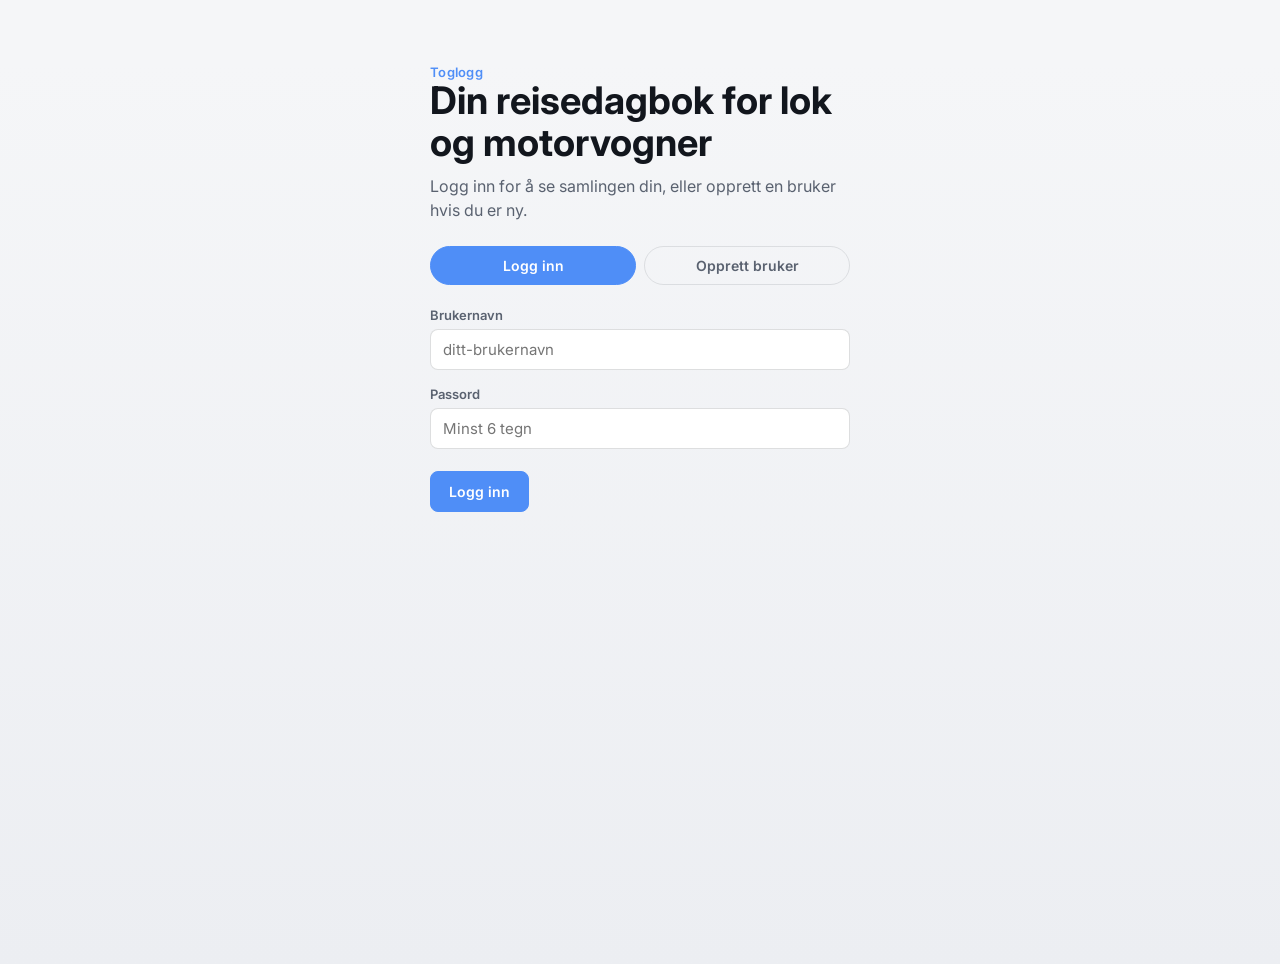
==== public/index.html @ e6a4eb5a "Add files via upload" ====
<!DOCTYPE html>
<html lang="no">
<head>
<meta charset="UTF-8">
<meta name="viewport" content="width=device-width, initial-scale=1.0">
<title>Toglogg</title>
<link rel="preconnect" href="https://fonts.googleapis.com">
<link rel="preconnect" href="https://fonts.gstatic.com" crossorigin>
<link href="https://fonts.googleapis.com/css2?family=Inter:wght@400;500;600;700&display=swap" rel="stylesheet">
<style>
:root {
  --bg: #0b0e13;
  --bg-2: #12161d;
  --panel: #12161d;
  --panel-2: #171c25;
  --ink: #eef1f5;
  --ink-soft: #8b93a1;
  --line: rgba(238,241,245,0.09);
  --line-soft: rgba(238,241,245,0.12);
  --lok: #4f8ef7;
  --lok-ink: #cfe0ff;
  --lok-bg: rgba(79,142,247,0.16);
  --motorvogn: #33c1a3;
  --motorvogn-ink: #bdf3e6;
  --motorvogn-bg: rgba(51,193,163,0.16);
  --cream: #eef1f5;
  --shadow: 0 10px 30px rgba(0,0,0,0.4);
  --radius: 10px;
  --font-display: 'Inter', sans-serif;
  --font-body: 'Inter', sans-serif;
}
:root:not([data-theme="light"]) { color-scheme: dark; }
@media (prefers-color-scheme: light) {
  :root:not([data-theme="dark"]) {
    --bg: #f5f6f8;
    --bg-2: #eceef2;
    --panel: #ffffff;
    --panel-2: #ffffff;
    --ink: #12161d;
    --ink-soft: #5a6270;
    --line: rgba(18,22,29,0.1);
    --line-soft: rgba(18,22,29,0.14);
    --lok-bg: #e4edfe;
    --lok-ink: #1e4faa;
    --motorvogn-bg: #ddf6ef;
    --motorvogn-ink: #157a63;
    --cream: #12161d;
    --shadow: 0 10px 24px rgba(18,22,29,0.08);
  }
}
* { box-sizing: border-box; }
html, body {
  margin: 0;
  padding: 0;
  background: var(--bg);
  color: var(--cream);
  font-family: var(--font-body);
  -webkit-font-smoothing: antialiased;
}
body { min-height: 100vh; background: linear-gradient(180deg, var(--bg) 0%, var(--bg-2) 100%); }
.wrap { max-width: 1080px; margin: 0 auto; padding: 0 20px 80px; }

.auth-box { max-width: 420px; margin: 64px auto; }
.auth-h1 {
  font-family: var(--font-display);
  font-size: clamp(28px, 5vw, 38px);
  font-weight: 700;
  margin: 0 0 10px;
  line-height: 1.1;
}
.auth-tabs { display: flex; gap: 8px; margin: 20px 0 22px; }
.auth-tab {
  flex: 1;
  font-family: var(--font-body);
  font-weight: 600;
  font-size: 14px;
  background: transparent;
  color: var(--ink-soft);
  border: 1px solid var(--line);
  padding: 10px;
  border-radius: 999px;
  cursor: pointer;
}
.auth-tab.active { background: var(--lok); color: #fff; border-color: var(--lok); }

header.hero { padding: 48px 0 28px; border-bottom: 1px solid var(--line); margin-bottom: 28px; }
.hero-top { display: flex; justify-content: space-between; align-items: center; margin-bottom: 18px; }
.board-label { font-family: var(--font-display); font-size: 13px; letter-spacing: 0.02em; color: var(--lok); margin: 0; font-weight: 600; }
h1 { font-family: var(--font-display); font-size: clamp(32px, 5vw, 48px); font-weight: 700; margin: 0 0 10px; line-height: 1.05; color: var(--cream); }
.sub { font-size: 16px; color: var(--ink-soft); max-width: 520px; line-height: 1.5; margin: 0 0 24px; }
.hero-row { display: flex; justify-content: space-between; align-items: flex-end; flex-wrap: wrap; gap: 20px; }
.stats { display: flex; gap: 28px; }
.stat { display: flex; flex-direction: column; }
.stat .n { font-family: var(--font-display); font-size: 30px; font-weight: 700; color: var(--cream); line-height: 1; }
.stat .l { font-size: 12px; color: var(--ink-soft); margin-top: 4px; }

button.primary {
  font-family: var(--font-body); font-weight: 600; font-size: 15px;
  background: var(--lok); color: #fff; border: none; padding: 13px 22px;
  border-radius: var(--radius); cursor: pointer; transition: transform 0.12s ease, background 0.15s ease;
}
button.primary:hover { background: #3f7bdc; }
button.primary:active { transform: scale(0.97); }

.filters { display: flex; flex-wrap: wrap; gap: 10px; align-items: center; margin-bottom: 28px; }
.tab {
  font-family: var(--font-display); font-size: 14px; letter-spacing: 0.01em;
  background: transparent; color: var(--ink-soft); border: 1px solid var(--line);
  padding: 9px 16px; border-radius: 999px; cursor: pointer; transition: all 0.15s ease;
}
.tab.active { background: var(--lok); color: #fff; border-color: var(--lok); }
.tab:hover:not(.active) { border-color: var(--line-soft); color: var(--cream); }

select#typeFilter, select#statusFilter {
  font-family: var(--font-body); font-size: 14px; background: transparent; color: var(--cream);
  border: 1px solid var(--line); padding: 9px 14px; border-radius: 999px; cursor: pointer;
}
select#typeFilter option, select#statusFilter option { color: var(--ink); }

.grid { display: grid; grid-template-columns: repeat(auto-fill, minmax(230px, 1fr)); gap: 18px; }
.card {
  background: var(--panel-2); border-radius: 12px; overflow: hidden; box-shadow: var(--shadow);
  cursor: pointer; display: flex; flex-direction: column; transition: transform 0.15s ease;
}
.card:hover { transform: translateY(-3px); }
.card .thumb { width: 100%; aspect-ratio: 4 / 3; background: #0e1a22; overflow: hidden; }
.card .thumb img { width: 100%; height: 100%; object-fit: cover; display: block; }
.card .info { padding: 12px 14px 14px; }
.badge {
  display: inline-block; font-family: var(--font-display); font-size: 11px; font-weight: 500;
  letter-spacing: 0.04em; padding: 3px 9px; border-radius: 999px; margin-right: 6px;
}
.badge.lok { background: var(--lok-bg); color: var(--lok-ink); }
.badge.motorvogn { background: var(--motorvogn-bg); color: var(--motorvogn-ink); }
.card .tittel { font-weight: 600; color: var(--ink); font-size: 15px; margin: 8px 0 3px; }
.card .meta { font-size: 12.5px; color: var(--ink-soft); }

.empty { text-align: center; padding: 70px 20px; border: 1px dashed var(--line); border-radius: 14px; color: var(--ink-soft); }
.empty h3 { font-family: var(--font-display); color: var(--cream); font-size: 22px; margin: 0 0 8px; font-weight: 600; }

.overlay {
  position: fixed; inset: 0; background: rgba(10,15,19,0.72); display: none;
  align-items: center; justify-content: center; padding: 24px; z-index: 50;
}
.overlay.show { display: flex; }
.modal {
  background: var(--panel); color: var(--ink); width: 100%; max-width: 460px; max-height: 88vh;
  overflow-y: auto; border-radius: 14px; padding: 26px 26px 22px; position: relative;
}
.modal.wide { max-width: 640px; }
.modal h2 { font-family: var(--font-display); font-size: 24px; font-weight: 700; margin: 0 0 18px; color: var(--ink); }
.close-x {
  position: absolute; top: 16px; right: 16px; background: none; border: none;
  font-size: 22px; line-height: 1; color: var(--ink-soft); cursor: pointer; padding: 4px;
}
label { display: block; font-size: 13px; font-weight: 600; color: var(--ink-soft); margin: 16px 0 6px; }
label:first-of-type { margin-top: 0; }
input[type="text"], input[type="date"], input[type="password"], select, textarea {
  width: 100%; font-family: var(--font-body); font-size: 15px; padding: 10px 12px;
  border-radius: 8px; border: 1px solid var(--line-soft); background: var(--panel-2); color: var(--ink);
}
textarea { resize: vertical; min-height: 60px; }
input[type="file"] {
  width: 100%; font-size: 13px; padding: 10px; border: 1px dashed var(--line-soft);
  border-radius: 8px; background: var(--panel-2);
}
.preview { margin-top: 10px; width: 100%; max-height: 180px; object-fit: cover; border-radius: 8px; display: none; }
.cat-choice { display: flex; gap: 10px; }
.cat-btn {
  flex: 1; padding: 12px; border-radius: 8px; border: 1.5px solid var(--line-soft);
  background: var(--panel-2); color: var(--ink); font-family: var(--font-display); font-size: 14px;
  cursor: pointer; text-align: center;
}
.cat-btn.sel.lok { border-color: var(--lok); background: var(--lok-bg); color: var(--lok-ink); }
.cat-btn.sel.motorvogn { border-color: var(--motorvogn); background: var(--motorvogn-bg); color: var(--motorvogn-ink); }

.form-error { color: #e2504f; font-size: 13px; margin-top: 6px; display: none; }

.modal-actions { display: flex; gap: 10px; margin-top: 22px; }
.btn {
  font-family: var(--font-body); font-weight: 600; font-size: 14px; padding: 11px 18px;
  border-radius: 8px; border: 1px solid var(--line-soft); background: var(--panel-2);
  color: var(--ink); cursor: pointer;
}
.btn.save { background: var(--lok); border-color: var(--lok); color: #fff; }
.btn.danger { background: transparent; color: #e2504f; border-color: #e2504f; }

.view-img { width: 100%; max-height: 60vh; object-fit: contain; border-radius: 10px; background: #0e1a22; }
.view-info { margin-top: 16px; }
.view-title { font-family: var(--font-display); font-size: 22px; font-weight: 700; margin: 10px 0 4px; }
.view-meta { font-size: 14px; color: var(--ink-soft); line-height: 1.6; }
.view-note { margin-top: 10px; font-size: 14.5px; line-height: 1.5; }


/* ---------- Visningsbytte Bilder / Typer ---------- */
.view-switch {
  display: inline-flex; gap: 4px; padding: 4px; margin-bottom: 22px;
  border: 1px solid var(--line); border-radius: 999px; background: var(--panel);
}
.view-btn {
  font-family: var(--font-body); font-weight: 600; font-size: 14px;
  background: transparent; color: var(--ink-soft); border: none;
  padding: 8px 18px; border-radius: 999px; cursor: pointer; transition: all 0.15s ease;
}
.view-btn.active { background: var(--lok); color: #fff; }
.view-btn:hover:not(.active) { color: var(--cream); }

/* ---------- Bilder uten foto ---------- */
.thumb.thumb-empty {
  display: flex; align-items: center; justify-content: center;
  background: repeating-linear-gradient(135deg, var(--panel) 0 10px, var(--panel-2) 10px 20px);
  color: var(--ink-soft); font-size: 12.5px;
}
.view-img.placeholder {
  display: flex; align-items: center; justify-content: center; min-height: 180px;
  color: var(--ink-soft); font-size: 14px;
  background: repeating-linear-gradient(135deg, var(--panel) 0 12px, var(--panel-2) 12px 24px);
  border: 1px dashed var(--line-soft);
}

/* ---------- Typeoversikt ---------- */
.type-seksjon { margin-bottom: 32px; }
.type-seksjon-tittel {
  font-family: var(--font-display); font-size: 18px; font-weight: 700;
  margin: 0 0 12px; color: var(--cream);
}
.type-chips { display: grid; grid-template-columns: repeat(auto-fill, minmax(140px, 1fr)); gap: 10px; }
.type-chip {
  display: flex; flex-direction: column; align-items: flex-start; gap: 4px; text-align: left;
  padding: 12px 14px; border-radius: 10px; cursor: pointer;
  background: var(--panel); border: 1px solid var(--line); color: var(--ink);
  font-family: var(--font-body); transition: border-color 0.15s ease, transform 0.12s ease;
}
.type-chip:hover { border-color: var(--line-soft); transform: translateY(-2px); }
.type-chip-navn { font-weight: 700; font-size: 15px; }
.type-chip-antall { font-size: 12px; color: var(--ink-soft); }
.type-seksjon.lok .type-chip.harsett { border-color: var(--lok); background: var(--lok-bg); }
.type-seksjon.motorvogn .type-chip.harsett { border-color: var(--motorvogn); background: var(--motorvogn-bg); }
.type-chip.harsett .type-chip-antall { color: var(--ink); font-weight: 600; }

/* ---------- Typedetalj (sjekkliste) ---------- */
.type-detalj-topp { display: flex; justify-content: space-between; align-items: center; gap: 10px; flex-wrap: wrap; margin-bottom: 18px; }
.type-detalj-tittel { font-family: var(--font-display); font-size: 26px; font-weight: 700; margin: 0 0 14px; color: var(--cream); }
.hurtig-sett { display: flex; flex-wrap: wrap; gap: 8px; margin-bottom: 8px; align-items: stretch; }
.fil-knapp { display: inline-flex; align-items: center; gap: 6px; max-width: 220px; overflow: hidden; white-space: nowrap; text-overflow: ellipsis; }
.hurtig-sett input { flex: 1; max-width: 260px; }
.hurtig-sett .form-error { margin: 0 0 14px; }
.enhets-liste { display: flex; flex-direction: column; gap: 8px; margin-top: 14px; }
.enhets-rad {
  display: flex; align-items: center; gap: 14px; padding: 8px 14px 8px 8px;
  background: var(--panel); border: 1px solid var(--line); border-radius: 10px; cursor: pointer;
  transition: border-color 0.15s ease;
}
.enhets-rad:hover { border-color: var(--line-soft); }
.thumb.thumb-liten {
  width: 64px; height: 48px; flex-shrink: 0; border-radius: 6px; overflow: hidden; background: #0e1a22;
}
.thumb.thumb-liten img { width: 100%; height: 100%; object-fit: cover; display: block; }
.thumb.thumb-liten.thumb-empty { font-size: 10px; text-align: center; }
.enhets-midt { flex: 1; min-width: 0; }
.enhets-kode { font-weight: 700; font-size: 16px; color: var(--ink); }
.enhets-under { font-size: 12.5px; color: var(--ink-soft); white-space: nowrap; overflow: hidden; text-overflow: ellipsis; }
.enhets-sett {
  font-size: 12px; font-weight: 600; padding: 4px 10px; border-radius: 999px;
  background: var(--motorvogn-bg); color: var(--motorvogn-ink);
}


/* ---------- Status ---------- */
:root {
  --venter: #e0a43a; --venter-bg: rgba(224,164,58,0.16); --venter-ink: #f5d9a6;
  --avvist: #e2504f; --avvist-bg: rgba(226,80,79,0.15); --avvist-ink: #f6b9b8;
}
@media (prefers-color-scheme: light) {
  :root:not([data-theme="dark"]) {
    --venter-bg: #fbefd9; --venter-ink: #8a5a0b;
    --avvist-bg: #fbe1e1; --avvist-ink: #a32424;
  }
}
.status {
  display: inline-block; font-size: 11px; font-weight: 600; padding: 3px 9px; border-radius: 999px;
  white-space: nowrap; vertical-align: middle;
}
.status.st-godkjent { background: var(--motorvogn-bg); color: var(--motorvogn-ink); }
.status.st-venter { background: var(--venter-bg); color: var(--venter-ink); }
.status.st-avvist { background: var(--avvist-bg); color: var(--avvist-ink); }
.status.st-mangler { background: transparent; color: var(--ink-soft); border: 1px dashed var(--line-soft); }
.avvist-boks {
  display: none; margin-top: 12px; padding: 10px 12px; border-radius: 8px; font-size: 13.5px; line-height: 1.45;
  background: var(--panel-2); border: 1px solid var(--line-soft); color: var(--ink);
}
.tab-teller { font-weight: 700; }

/* ---------- Godkjenning ---------- */
.kontroll-kort {
  display: grid; grid-template-columns: minmax(0, 1.3fr) minmax(0, 1fr); gap: 18px;
  background: var(--panel); border: 1px solid var(--line); border-radius: 12px; padding: 14px; margin-bottom: 16px;
}
.kontroll-bilde { display: block; border-radius: 8px; overflow: hidden; background: #0e1a22; }
.kontroll-bilde img { width: 100%; max-height: 420px; object-fit: contain; display: block; }
.kontroll-info { color: var(--ink); display: flex; flex-direction: column; gap: 8px; }
.kontroll-kode { font-size: 24px; font-weight: 700; }
.kontroll-meta { font-size: 13.5px; color: var(--ink-soft); }
.kontroll-notat { font-size: 14px; line-height: 1.45; }
.kontroll-info .modal-actions { margin-top: 4px; }
@media (max-width: 700px) { .kontroll-kort { grid-template-columns: 1fr; } }

@media (max-width: 480px) {
  header.hero { padding: 32px 0 22px; }
  .stats { gap: 18px; }
  .auth-box { margin: 32px auto; }
}

</style>
</head>
<body>

<div class="wrap" id="authScreen" style="display:none;">
  <div class="auth-box">
    <p class="board-label">Toglogg</p>
    <h1 class="auth-h1">Din reisedagbok for lok og motorvogner</h1>
    <p class="sub">Logg inn for å se samlingen din, eller opprett en bruker hvis du er ny.</p>

    <div class="auth-tabs">
      <button class="auth-tab active" data-mode="login">Logg inn</button>
      <button class="auth-tab" data-mode="register">Opprett bruker</button>
    </div>

    <form id="authForm">
      <label for="usernameInput">Brukernavn</label>
      <input type="text" id="usernameInput" autocomplete="username" placeholder="ditt-brukernavn">

      <label for="passwordInput">Passord</label>
      <input type="password" id="passwordInput" autocomplete="current-password" placeholder="Minst 6 tegn">

      <div class="form-error" id="authError"></div>

      <div class="modal-actions">
        <button type="submit" class="btn save" id="authSubmit">Logg inn</button>
      </div>
    </form>
  </div>
</div>

<div class="wrap" id="appScreen" style="display:none;">

  <header class="hero">
    <div class="hero-top">
      <p class="board-label">Toglogg</p>
      <button class="btn" id="logoutBtn">Logg ut (<span id="whoami"></span>)</button>
    </div>
    <h1>Hver reise du tar. Et helt liv på skinner.</h1>
    <p class="sub">Last opp bilde av hvert lok og hver motorvogn du ser. Når bildet er kontrollert og godkjent, er den krysset av som sett.</p>
    <div class="hero-row">
      <div class="stats">
        <div class="stat"><span class="n" id="statTotal">0</span><span class="l">sett (godkjent)</span></div>
        <div class="stat"><span class="n" id="statLok">0</span><span class="l">lok</span></div>
        <div class="stat"><span class="n" id="statMotorvogn">0</span><span class="l">motorvogner</span></div>
        <div class="stat"><span class="n" id="statVenter">0</span><span class="l">venter kontroll</span></div>
      </div>
      <button class="primary" id="addBtn">Legg til</button>
    </div>
  </header>

  <div class="view-switch">
    <button class="view-btn active" data-view="bilder">Bilder</button>
    <button class="view-btn" data-view="typer">Typer</button>
    <button class="view-btn" data-view="admin" id="adminTab" style="display:none;">Godkjenning <span class="tab-teller" id="adminTeller"></span></button>
  </div>

  <div id="bilderArea">
    <div class="filters">
      <button class="tab active" data-kat="alle">Alle</button>
      <button class="tab" data-kat="Lok">Lok</button>
      <button class="tab" data-kat="Motorvogn">Motorvogn</button>
      <select id="typeFilter">
        <option value="alle">Alle typer</option>
      </select>
      <select id="statusFilter">
        <option value="alle">Alle statuser</option>
        <option value="godkjent">Sett (godkjent)</option>
        <option value="venter">Venter kontroll</option>
        <option value="avvist">Avvist</option>
        <option value="uten_bilde">Mangler bilde</option>
      </select>
    </div>

    <div id="gridArea"></div>
  </div>

  <div id="typerArea" style="display:none;"></div>
  <div id="adminArea" style="display:none;"></div>
</div>

<div class="overlay" id="addOverlay">
  <div class="modal">
    <button class="close-x" id="closeAdd" aria-label="Lukk">×</button>
    <h2>Legg til lok / motorvogn</h2>
    <form id="addForm">
      <label for="fileInput">Bilde (sendes til kontroll – kan også legges til senere)</label>
      <input type="file" id="fileInput" accept="image/*">
      <img class="preview" id="previewImg" alt="">

      <label>Kategori</label>
      <div class="cat-choice">
        <button type="button" class="cat-btn lok" data-kat="Lok">Lok</button>
        <button type="button" class="cat-btn motorvogn" data-kat="Motorvogn">Motorvogn</button>
      </div>

      <label for="typeInput">Type</label>
      <input type="text" id="typeInput" list="typeSuggestions" placeholder="F.eks. El 18">
      <datalist id="typeSuggestions"></datalist>

      <label for="kodeInput">Kode (lok- eller vognnummer)</label>
      <input type="text" id="kodeInput" placeholder="F.eks. 72-06">

      <label for="tittelInput">Tittel (valgfritt hvis du har fylt inn kode)</label>
      <input type="text" id="tittelInput" placeholder="F.eks. NSB El 18 ved Oslo S">
      <div class="form-error" id="tittelError">Skriv inn enten en tittel eller en kode.</div>

      <label for="stedInput">Sted (valgfritt)</label>
      <input type="text" id="stedInput" placeholder="F.eks. Oslo S">

      <label for="datoInput">Dato (valgfritt)</label>
      <input type="date" id="datoInput">

      <label for="notatInput">Notat (valgfritt)</label>
      <textarea id="notatInput" placeholder="Detaljer om bildet, osv."></textarea>

      <div class="form-error" id="saveError"></div>

      <div class="modal-actions">
        <button type="button" class="btn" id="cancelAdd">Avbryt</button>
        <button type="submit" class="btn save" id="saveBtn">Lagre</button>
      </div>
    </form>
  </div>
</div>

<div class="overlay" id="viewOverlay">
  <div class="modal wide">
    <button class="close-x" id="closeView" aria-label="Lukk">×</button>
    <img class="view-img" id="viewImg" alt="" style="display:none;">
    <div class="view-img placeholder" id="viewPlaceholder">
      <i>Ingen bilde ennå</i>
    </div>
    <div class="view-info">
      <span class="badge" id="viewBadge"></span>
      <span class="status" id="viewStatus"></span>
      <div class="avvist-boks" id="viewAvvist"></div>
      <div class="view-title" id="viewTitle"></div>
      <div class="view-meta" id="viewMeta"></div>
      <div class="view-note" id="viewNote"></div>
    </div>
    <input type="file" id="viewFileInput" accept="image/*" style="display:none;">
    <div class="modal-actions">
      <button class="btn" id="addPhotoBtn">Legg til bilde</button>
      <button class="btn danger" id="deleteBtn">Slett</button>
    </div>
  </div>
</div>

<script>
(function () {
  var lokTyper = ['El 14', 'El 15', 'El 16', 'El 17', 'El 18', 'Di 3', 'Di 4', 'Di 6', 'Di 8', 'Di 9', 'Rc', 'Iore', 'Euro 4000', 'Vectron', 'CD 66'];
  var motorvognTyper = ['BM 69', 'BM 70', 'BM 71', 'BM 72', 'BM 73', 'BM 74', 'BM 75', 'BM 76', 'BM 92', 'BM 93', 'Flirt', 'Talent 3'];
  var UTEN_TYPE = 'Uten type';

  var STATUS = {
    uten_bilde: { tekst: 'Mangler bilde', klasse: 'st-mangler' },
    venter: { tekst: 'Venter kontroll', klasse: 'st-venter' },
    godkjent: { tekst: 'Sett ✓', klasse: 'st-godkjent' },
    avvist: { tekst: 'Avvist', klasse: 'st-avvist' },
  };

  var enheter = [];
  var bruker = null;
  var aktivKategori = 'alle';
  var aktivType = 'alle';
  var aktivStatus = 'alle';
  var valgtKategoriForm = null;
  var valgtId = null;
  var valgtFil = null;
  var authMode = 'login';
  var aktivVisning = 'bilder';
  var apenType = null; // { kategori, type } når man har klikket inn i en type

  var authScreen = document.getElementById('authScreen');
  var appScreen = document.getElementById('appScreen');

  // ---------- Hjelpere ----------

  function api(path, opts) {
    opts = opts || {};
    opts.headers = Object.assign({ 'Content-Type': 'application/json' }, opts.headers || {});
    opts.credentials = 'same-origin';
    return fetch('/api' + path, opts).then(function (res) {
      return res.json().catch(function () { return {}; }).then(function (data) {
        if (!res.ok) throw new Error(data.error || 'Noe gikk galt.');
        return data;
      });
    });
  }

  function esc(s) {
    return String(s == null ? '' : s).replace(/[&<>"']/g, function (c) {
      return { '&': '&amp;', '<': '&lt;', '>': '&gt;', '"': '&quot;', "'": '&#39;' }[c];
    });
  }

  function formatDato(iso) {
    var deler = (iso || '').split('-');
    if (deler.length !== 3) return iso || '';
    return deler[2] + '.' + deler[1] + '.' + deler[0];
  }

  function lagStatus(e) {
    var s = STATUS[e.status] || STATUS.uten_bilde;
    var el = document.createElement('span');
    el.className = 'status ' + s.klasse;
    el.textContent = s.tekst;
    return el;
  }

  function erSett(e) { return e.status === 'godkjent'; }

  // Komprimerer bildet i nettleseren til en JPEG-blob før opplasting.
  // Holder det under ca. 1,8 MB (grensen i databasen er 2 MB).
  var MAKS_BYTES = 1800000;
  function komprimerBilde(fil, maxBredde) {
    return new Promise(function (resolve, reject) {
      var url = URL.createObjectURL(fil);
      var image = new Image();
      image.onerror = function () { URL.revokeObjectURL(url); reject(new Error('Kunne ikke lese bildet.')); };
      image.onload = function () {
        URL.revokeObjectURL(url);
        var forsok = [[maxBredde, 0.82], [maxBredde, 0.7], [1280, 0.7], [1024, 0.6]];
        function prov(i) {
          var bredde = Math.min(forsok[i][0], image.width);
          var skala = bredde / image.width;
          var canvas = document.createElement('canvas');
          canvas.width = Math.round(image.width * skala);
          canvas.height = Math.round(image.height * skala);
          canvas.getContext('2d').drawImage(image, 0, 0, canvas.width, canvas.height);
          canvas.toBlob(function (blob) {
            if (!blob) return reject(new Error('Kunne ikke komprimere bildet.'));
            if (blob.size <= MAKS_BYTES || i === forsok.length - 1) return resolve(blob);
            prov(i + 1);
          }, 'image/jpeg', forsok[i][1]);
        }
        prov(0);
      };
      image.src = url;
    });
  }

  // Laster opp bilde til kontoen. Enheten går til «venter kontroll».
  function lastOppBilde(id, fil) {
    return komprimerBilde(fil, 1600).then(function (blob) {
      return fetch('/api/photos/' + id + '/bilde', {
        method: 'PUT',
        credentials: 'same-origin',
        headers: { 'Content-Type': 'image/jpeg' },
        body: blob,
      });
    }).then(function (res) {
      return res.json().catch(function () { return {}; }).then(function (data) {
        if (!res.ok) throw new Error(data.error || 'Opplastingen feilet.');
        return data.enhet;
      });
    });
  }

  function erstattEnhet(ny) {
    var i = enheter.findIndex(function (x) { return x.id === ny.id; });
    if (i === -1) enheter.push(ny); else enheter[i] = ny;
  }

  function oppdaterAlt() {
    oppdaterTypeFilter();
    oppdaterStats();
    renderGrid();
    if (aktivVisning === 'typer') {
      if (apenType) renderTypeDetalj(apenType.kategori, apenType.type);
      else renderTyperOversikt();
    }
  }

  // ---------- Autentisering ----------

  function visApp(b) {
    bruker = b;
    document.getElementById('whoami').textContent = b.username;
    document.getElementById('adminTab').style.display = b.isAdmin ? '' : 'none';
    authScreen.style.display = 'none';
    appScreen.style.display = 'block';
    lastInn();
    if (b.isAdmin) oppdaterAdminTeller();
  }

  function visAuth() {
    bruker = null;
    authScreen.style.display = 'block';
    appScreen.style.display = 'none';
  }

  api('/auth/me').then(function (d) { visApp(d.user); }).catch(visAuth);

  document.querySelectorAll('.auth-tab').forEach(function (tab) {
    tab.addEventListener('click', function () {
      document.querySelectorAll('.auth-tab').forEach(function (t) { t.classList.remove('active'); });
      tab.classList.add('active');
      authMode = tab.getAttribute('data-mode');
      document.getElementById('authSubmit').textContent = authMode === 'login' ? 'Logg inn' : 'Opprett bruker';
      document.getElementById('authError').style.display = 'none';
    });
  });

  document.getElementById('authForm').addEventListener('submit', function (e) {
    e.preventDefault();
    var errBox = document.getElementById('authError');
    errBox.style.display = 'none';
    api(authMode === 'login' ? '/auth/login' : '/auth/register', {
      method: 'POST',
      body: JSON.stringify({
        username: document.getElementById('usernameInput').value.trim(),
        password: document.getElementById('passwordInput').value,
      }),
    })
      .then(function (d) { visApp(d.user); })
      .catch(function (err) { errBox.textContent = err.message; errBox.style.display = 'block'; });
  });

  document.getElementById('logoutBtn').addEventListener('click', function () {
    api('/auth/logout', { method: 'POST' }).finally(function () { enheter = []; visAuth(); });
  });

  // ---------- Visningsbytte ----------

  function byttVisning(v) {
    aktivVisning = v;
    apenType = null;
    document.querySelectorAll('.view-btn').forEach(function (b) {
      b.classList.toggle('active', b.getAttribute('data-view') === v);
    });
    document.getElementById('bilderArea').style.display = v === 'bilder' ? 'block' : 'none';
    document.getElementById('typerArea').style.display = v === 'typer' ? 'block' : 'none';
    document.getElementById('adminArea').style.display = v === 'admin' ? 'block' : 'none';
    if (v === 'typer') renderTyperOversikt();
    if (v === 'admin') lastInnAdmin();
  }

  document.querySelectorAll('.view-btn').forEach(function (btn) {
    btn.addEventListener('click', function () { byttVisning(btn.getAttribute('data-view')); });
  });

  // ---------- Egne enheter ----------

  function lastInn() {
    api('/photos')
      .then(function (d) { enheter = d.enheter; oppdaterAlt(); })
      .catch(function () { enheter = []; oppdaterAlt(); });
  }

  function oppdaterTypeFilter() {
    var kilde = aktivKategori === 'alle' ? enheter : enheter.filter(function (e) { return e.kategori === aktivKategori; });
    var typer = [];
    kilde.forEach(function (e) { if (e.type && typer.indexOf(e.type) === -1) typer.push(e.type); });
    typer.sort(function (a, b) { return a.localeCompare(b, 'no'); });
    var sel = document.getElementById('typeFilter');
    var forrige = sel.value;
    sel.innerHTML = '<option value="alle">Alle typer</option>';
    typer.forEach(function (t) {
      var o = document.createElement('option');
      o.value = t; o.textContent = t;
      sel.appendChild(o);
    });
    aktivType = typer.indexOf(forrige) !== -1 ? forrige : 'alle';
    sel.value = aktivType;
  }

  function oppdaterStats() {
    var sett = enheter.filter(erSett);
    document.getElementById('statTotal').textContent = sett.length;
    document.getElementById('statLok').textContent = sett.filter(function (e) { return e.kategori === 'Lok'; }).length;
    document.getElementById('statMotorvogn').textContent = sett.filter(function (e) { return e.kategori === 'Motorvogn'; }).length;
    document.getElementById('statVenter').textContent = enheter.filter(function (e) { return e.status === 'venter'; }).length;
  }

  function lagThumb(e) {
    var thumb = document.createElement('div');
    thumb.className = 'thumb';
    if (e.bildeUrl) {
      var img = document.createElement('img');
      img.src = e.bildeUrl;
      img.alt = e.tittel || '';
      img.loading = 'lazy';
      thumb.appendChild(img);
    } else {
      thumb.classList.add('thumb-empty');
      thumb.innerHTML = '<span>Ingen bilde</span>';
    }
    return thumb;
  }

  function renderGrid() {
    var area = document.getElementById('gridArea');
    var liste = enheter.slice().sort(function (a, b) { return b.opprettet - a.opprettet; });
    if (aktivKategori !== 'alle') liste = liste.filter(function (e) { return e.kategori === aktivKategori; });
    if (aktivType !== 'alle') liste = liste.filter(function (e) { return e.type === aktivType; });
    if (aktivStatus !== 'alle') liste = liste.filter(function (e) { return e.status === aktivStatus; });

    if (liste.length === 0) {
      var tom = enheter.length === 0;
      area.innerHTML = '<div class="empty"><h3>' + (tom ? 'Ingen lagt inn ennå' : 'Ingen treff') + '</h3><p>' +
        (tom ? 'Legg til det første loket eller den første motorvognen du har sett.' : 'Prøv et annet filter.') + '</p></div>';
      return;
    }

    var grid = document.createElement('div');
    grid.className = 'grid';
    liste.forEach(function (e) {
      var card = document.createElement('div');
      card.className = 'card';
      card.addEventListener('click', function () { visEnhet(e.id); });
      card.appendChild(lagThumb(e));

      var info = document.createElement('div');
      info.className = 'info';
      var badge = document.createElement('span');
      badge.className = 'badge ' + (e.kategori === 'Lok' ? 'lok' : 'motorvogn');
      badge.textContent = e.kategori + (e.type ? ' · ' + e.type : '');
      info.appendChild(badge);
      info.appendChild(lagStatus(e));

      var tittel = document.createElement('div');
      tittel.className = 'tittel';
      tittel.textContent = e.kode || e.tittel;
      info.appendChild(tittel);

      var meta = document.createElement('div');
      meta.className = 'meta';
      meta.textContent = [e.sted, formatDato(e.dato)].filter(Boolean).join(' · ');
      info.appendChild(meta);

      card.appendChild(info);
      grid.appendChild(card);
    });
    area.innerHTML = '';
    area.appendChild(grid);
  }

  document.querySelectorAll('.tab').forEach(function (tab) {
    tab.addEventListener('click', function () {
      document.querySelectorAll('.tab').forEach(function (t) { t.classList.remove('active'); });
      tab.classList.add('active');
      aktivKategori = tab.getAttribute('data-kat');
      oppdaterTypeFilter();
      renderGrid();
    });
  });
  document.getElementById('typeFilter').addEventListener('change', function () { aktivType = this.value; renderGrid(); });
  document.getElementById('statusFilter').addEventListener('change', function () { aktivStatus = this.value; renderGrid(); });

  // ---------- Typer (undermeny / sjekkliste) ----------

  function renderTyperOversikt() {
    apenType = null;
    var area = document.getElementById('typerArea');
    area.innerHTML = '';

    ['Lok', 'Motorvogn'].forEach(function (kategori) {
      var grupper = {};
      enheter.filter(function (e) { return e.kategori === kategori; }).forEach(function (e) {
        var n = e.type || UTEN_TYPE;
        (grupper[n] = grupper[n] || []).push(e);
      });

      var alleNavn = (kategori === 'Lok' ? lokTyper : motorvognTyper).slice();
      Object.keys(grupper).forEach(function (n) { if (n !== UTEN_TYPE && alleNavn.indexOf(n) === -1) alleNavn.push(n); });
      alleNavn.sort(function (a, b) { return a.localeCompare(b, 'no'); });
      if (grupper[UTEN_TYPE]) alleNavn.push(UTEN_TYPE);

      var seksjon = document.createElement('div');
      seksjon.className = 'type-seksjon ' + (kategori === 'Lok' ? 'lok' : 'motorvogn');
      seksjon.innerHTML = '<h2 class="type-seksjon-tittel">' + kategori + '</h2>';

      var wrap = document.createElement('div');
      wrap.className = 'type-chips';
      alleNavn.forEach(function (n) {
        var liste = grupper[n] || [];
        var sett = liste.filter(erSett).length;
        var venter = liste.filter(function (e) { return e.status === 'venter'; }).length;
        var chip = document.createElement('button');
        chip.type = 'button';
        chip.className = 'type-chip' + (sett > 0 ? ' harsett' : '');
        chip.innerHTML = '<span class="type-chip-navn">' + esc(n) + '</span><span class="type-chip-antall">' +
          sett + ' sett' + (venter ? ' · ' + venter + ' venter' : '') + '</span>';
        chip.addEventListener('click', function () { renderTypeDetalj(kategori, n); });
        wrap.appendChild(chip);
      });
      seksjon.appendChild(wrap);
      area.appendChild(seksjon);
    });
  }

  function renderTypeDetalj(kategori, type) {
    apenType = { kategori: kategori, type: type };
    var area = document.getElementById('typerArea');
    area.innerHTML = '';

    var topp = document.createElement('div');
    topp.className = 'type-detalj-topp';
    var tilbake = document.createElement('button');
    tilbake.type = 'button';
    tilbake.className = 'btn';
    tilbake.textContent = '← Alle typer';
    tilbake.addEventListener('click', renderTyperOversikt);
    topp.appendChild(tilbake);
    var leggTil = document.createElement('button');
    leggTil.type = 'button';
    leggTil.className = 'primary';
    leggTil.textContent = 'Legg til med detaljer';
    leggTil.addEventListener('click', function () {
      apneAdd({ kategori: kategori, type: type === UTEN_TYPE ? '' : type });
    });
    topp.appendChild(leggTil);
    area.appendChild(topp);

    var tittel = document.createElement('h2');
    tittel.className = 'type-detalj-tittel';
    tittel.textContent = kategori + ' · ' + type;
    area.appendChild(tittel);

    // Hurtigregistrering: kode + bilde → sendes til kontroll.
    if (type !== UTEN_TYPE) {
      var hurtig = document.createElement('form');
      hurtig.className = 'hurtig-sett';
      hurtig.innerHTML =
        '<input type="text" placeholder="Kode, f.eks. 72-06" aria-label="Kode">' +
        '<label class="btn fil-knapp">📷 <span>Velg bilde</span><input type="file" accept="image/*" hidden></label>' +
        '<button type="submit" class="btn save">Send til kontroll</button>';
      var feil = document.createElement('div');
      feil.className = 'form-error';
      var filFelt = hurtig.querySelector('input[type=file]');
      filFelt.addEventListener('change', function () {
        hurtig.querySelector('.fil-knapp span').textContent = filFelt.files[0] ? filFelt.files[0].name : 'Velg bilde';
      });
      hurtig.addEventListener('submit', function (ev) {
        ev.preventDefault();
        var kodeFelt = hurtig.querySelector('input[type=text]');
        var kode = kodeFelt.value.trim();
        if (!kode) { kodeFelt.focus(); return; }
        var fil = filFelt.files[0];
        if (!fil) {
          feil.textContent = 'Velg et bilde – loket/vogna blir krysset av som sett når bildet er godkjent.';
          feil.style.display = 'block';
          return;
        }
        var knapp = hurtig.querySelector('button[type=submit]');
        knapp.disabled = true;
        knapp.textContent = 'Laster opp …';
        feil.style.display = 'none';
        api('/photos', {
          method: 'POST',
          body: JSON.stringify({ kategori: kategori, type: type, kode: kode, dato: new Date().toISOString().slice(0, 10) }),
        })
          .then(function (d) {
            erstattEnhet(d.enhet);
            return lastOppBilde(d.enhet.id, fil).then(erstattEnhet);
          })
          .then(function () {
            oppdaterAlt();
            var nytt = document.querySelector('.hurtig-sett input[type=text]');
            if (nytt) nytt.focus();
          })
          .catch(function (err) {
            oppdaterAlt();
            var nyFeil = document.querySelector('.hurtig-feil');
            if (nyFeil) { nyFeil.textContent = err.message; nyFeil.style.display = 'block'; }
          });
      });
      feil.classList.add('hurtig-feil');
      area.appendChild(hurtig);
      area.appendChild(feil);
    }

    var liste = enheter
      .filter(function (e) { return e.kategori === kategori && (e.type || UTEN_TYPE) === type; })
      .sort(function (a, b) {
        return (a.kode || a.tittel || '').localeCompare(b.kode || b.tittel || '', 'no', { numeric: true });
      });

    if (liste.length === 0) {
      var tom = document.createElement('div');
      tom.className = 'empty';
      tom.innerHTML = '<h3>Ingen lagt inn ennå</h3><p>Skriv inn koden, velg bilde og send til kontroll.</p>';
      area.appendChild(tom);
      return;
    }

    var enhetsListe = document.createElement('div');
    enhetsListe.className = 'enhets-liste';
    liste.forEach(function (e) {
      var rad = document.createElement('div');
      rad.className = 'enhets-rad';
      rad.addEventListener('click', function () { visEnhet(e.id); });

      var thumb = lagThumb(e);
      thumb.classList.add('thumb-liten');
      rad.appendChild(thumb);

      var midt = document.createElement('div');
      midt.className = 'enhets-midt';
      midt.innerHTML = '<div class="enhets-kode">' + esc(e.kode || e.tittel) + '</div>';
      var under = document.createElement('div');
      under.className = 'enhets-under';
      if (e.status === 'avvist' && e.avvistGrunn) under.textContent = 'Avvist: ' + e.avvistGrunn;
      else under.textContent = [e.sted, formatDato(e.dato)].filter(Boolean).join(' · ');
      midt.appendChild(under);
      rad.appendChild(midt);
      rad.appendChild(lagStatus(e));
      enhetsListe.appendChild(rad);
    });
    area.appendChild(enhetsListe);
  }

  // ---------- Visning av én enhet ----------

  function visEnhet(id) {
    var e = enheter.find(function (x) { return x.id === id; });
    if (!e) return;
    valgtId = id;
    var img = document.getElementById('viewImg');
    var plass = document.getElementById('viewPlaceholder');
    if (e.bildeUrl) {
      img.src = e.bildeUrl;
      img.style.display = 'block';
      plass.style.display = 'none';
    } else {
      img.removeAttribute('src');
      img.style.display = 'none';
      plass.style.display = 'flex';
    }
    var badge = document.getElementById('viewBadge');
    badge.className = 'badge ' + (e.kategori === 'Lok' ? 'lok' : 'motorvogn');
    badge.textContent = e.kategori + (e.type ? ' · ' + e.type : '');
    var st = STATUS[e.status] || STATUS.uten_bilde;
    var stEl = document.getElementById('viewStatus');
    stEl.className = 'status ' + st.klasse;
    stEl.textContent = st.tekst;
    var avvist = document.getElementById('viewAvvist');
    if (e.status === 'avvist') {
      avvist.textContent = 'Bildet ble avvist' + (e.avvistGrunn ? ': ' + e.avvistGrunn : '') + '. Last opp et nytt bilde.';
      avvist.style.display = 'block';
    } else if (e.status === 'venter') {
      avvist.textContent = 'Bildet er sendt og venter på kontroll. Når det er godkjent, er den krysset av som sett.';
      avvist.style.display = 'block';
    } else {
      avvist.style.display = 'none';
    }
    document.getElementById('viewTitle').textContent = e.kode && e.tittel !== e.kode ? e.tittel : (e.kode || e.tittel);
    document.getElementById('viewMeta').textContent = [e.kode, e.sted, formatDato(e.dato)].filter(Boolean).join(' · ');
    document.getElementById('viewNote').textContent = e.notat || '';
    document.getElementById('addPhotoBtn').textContent = e.bildeUrl ? 'Bytt bilde' : 'Last opp bilde';
    document.getElementById('viewOverlay').classList.add('show');
  }

  function lukkVis() {
    document.getElementById('viewOverlay').classList.remove('show');
    valgtId = null;
  }

  document.getElementById('closeView').addEventListener('click', lukkVis);
  document.getElementById('viewOverlay').addEventListener('click', function (e) { if (e.target === this) lukkVis(); });

  document.getElementById('deleteBtn').addEventListener('click', function () {
    if (!valgtId || !confirm('Slette denne og bildet?')) return;
    var id = valgtId;
    api('/photos/' + id, { method: 'DELETE' })
      .then(function () {
        enheter = enheter.filter(function (e) { return e.id !== id; });
        lukkVis();
        oppdaterAlt();
      })
      .catch(function (err) { alert(err.message); });
  });

  document.getElementById('addPhotoBtn').addEventListener('click', function () {
    var e = enheter.find(function (x) { return x.id === valgtId; });
    if (e && e.status === 'godkjent' &&
        !confirm('Denne er allerede godkjent. Bytter du bilde, må det kontrolleres på nytt. Fortsette?')) return;
    document.getElementById('viewFileInput').click();
  });

  document.getElementById('viewFileInput').addEventListener('change', function (ev) {
    var fil = ev.target.files[0];
    if (!fil || !valgtId) return;
    var id = valgtId;
    var knapp = document.getElementById('addPhotoBtn');
    knapp.disabled = true;
    knapp.textContent = 'Laster opp …';
    lastOppBilde(id, fil)
      .then(function (ny) { erstattEnhet(ny); oppdaterAlt(); visEnhet(id); })
      .catch(function (err) { alert(err.message); visEnhet(id); })
      .finally(function () { knapp.disabled = false; ev.target.value = ''; });
  });

  // ---------- Legg til (skjema) ----------

  function oppdaterDatalist() {
    var dl = document.getElementById('typeSuggestions');
    dl.innerHTML = '';
    var kilde = valgtKategoriForm === 'Lok' ? lokTyper : (valgtKategoriForm === 'Motorvogn' ? motorvognTyper : []);
    kilde.forEach(function (t) {
      var o = document.createElement('option');
      o.value = t;
      dl.appendChild(o);
    });
  }

  document.querySelectorAll('.cat-btn').forEach(function (btn) {
    btn.addEventListener('click', function () {
      document.querySelectorAll('.cat-btn').forEach(function (b) { b.classList.remove('sel'); });
      btn.classList.add('sel');
      valgtKategoriForm = btn.getAttribute('data-kat');
      oppdaterDatalist();
    });
  });

  document.getElementById('fileInput').addEventListener('change', function (e) {
    valgtFil = e.target.files[0] || null;
    var prev = document.getElementById('previewImg');
    if (valgtFil) {
      prev.src = URL.createObjectURL(valgtFil);
      prev.style.display = 'block';
    } else {
      prev.style.display = 'none';
    }
  });

  function apneAdd(prefill) {
    if (prefill && prefill.kategori) {
      valgtKategoriForm = prefill.kategori;
      document.querySelectorAll('.cat-btn').forEach(function (b) {
        b.classList.toggle('sel', b.getAttribute('data-kat') === prefill.kategori);
      });
      oppdaterDatalist();
    }
    if (prefill && typeof prefill.type === 'string') document.getElementById('typeInput').value = prefill.type;
    document.getElementById('addOverlay').classList.add('show');
    document.getElementById('kodeInput').focus();
  }

  function lukkAdd() {
    document.getElementById('addOverlay').classList.remove('show');
    document.getElementById('addForm').reset();
    document.getElementById('previewImg').style.display = 'none';
    document.querySelectorAll('.cat-btn').forEach(function (b) { b.classList.remove('sel'); });
    valgtKategoriForm = null;
    valgtFil = null;
    document.getElementById('tittelError').style.display = 'none';
    document.getElementById('saveError').style.display = 'none';
    oppdaterDatalist();
  }

  document.getElementById('addBtn').addEventListener('click', function () { apneAdd(); });
  document.getElementById('closeAdd').addEventListener('click', lukkAdd);
  document.getElementById('cancelAdd').addEventListener('click', lukkAdd);
  document.getElementById('addOverlay').addEventListener('click', function (e) { if (e.target === this) lukkAdd(); });

  document.getElementById('addForm').addEventListener('submit', function (e) {
    e.preventDefault();
    var tittel = document.getElementById('tittelInput').value.trim();
    var kode = document.getElementById('kodeInput').value.trim();
    if (!tittel && !kode) {
      document.getElementById('tittelError').style.display = 'block';
      return;
    }
    document.getElementById('tittelError').style.display = 'none';
    var errBox = document.getElementById('saveError');
    errBox.style.display = 'none';

    var saveBtn = document.getElementById('saveBtn');
    saveBtn.disabled = true;
    saveBtn.textContent = valgtFil ? 'Laster opp …' : 'Lagrer …';
    var fil = valgtFil;

    api('/photos', {
      method: 'POST',
      body: JSON.stringify({
        tittel: tittel,
        kategori: valgtKategoriForm || 'Lok',
        type: document.getElementById('typeInput').value.trim(),
        kode: kode,
        sted: document.getElementById('stedInput').value.trim(),
        dato: document.getElementById('datoInput').value,
        notat: document.getElementById('notatInput').value.trim(),
      }),
    })
      .then(function (d) {
        erstattEnhet(d.enhet);
        if (fil) return lastOppBilde(d.enhet.id, fil).then(erstattEnhet);
      })
      .then(function () { lukkAdd(); oppdaterAlt(); })
      .catch(function (err) {
        oppdaterAlt();
        errBox.textContent = err.message;
        errBox.style.display = 'block';
      })
      .finally(function () {
        saveBtn.disabled = false;
        saveBtn.textContent = 'Lagre';
      });
  });

  // ---------- Godkjenning (kun admin) ----------

  function oppdaterAdminTeller(antall) {
    var sett = function (n) { document.getElementById('adminTeller').textContent = n ? '(' + n + ')' : ''; };
    if (typeof antall === 'number') return sett(antall);
    api('/admin/venter').then(function (d) { sett(d.enheter.length); }).catch(function () {});
  }

  function lastInnAdmin() {
    var area = document.getElementById('adminArea');
    area.innerHTML = '<div class="empty"><p>Henter …</p></div>';
    api('/admin/venter')
      .then(function (d) { renderAdmin(d.enheter); })
      .catch(function (err) { area.innerHTML = '<div class="empty"><h3>Feil</h3><p>' + esc(err.message) + '</p></div>'; });
  }

  function renderAdmin(liste) {
    oppdaterAdminTeller(liste.length);
    var area = document.getElementById('adminArea');
    area.innerHTML = '';
    if (liste.length === 0) {
      area.innerHTML = '<div class="empty"><h3>Ingenting å kontrollere</h3><p>Alle innsendte bilder er vurdert.</p></div>';
      return;
    }
    var intro = document.createElement('p');
    intro.className = 'sub';
    intro.textContent = 'Sjekk at bildet viser riktig type og kode. Godkjente blir krysset av som sett hos brukeren.';
    area.appendChild(intro);

    liste.forEach(function (e) {
      var kort = document.createElement('div');
      kort.className = 'kontroll-kort';
      kort.innerHTML =
        '<a class="kontroll-bilde" href="' + esc(e.bildeUrl) + '" target="_blank" rel="noopener"><img src="' + esc(e.bildeUrl) + '" alt=""></a>' +
        '<div class="kontroll-info">' +
          '<span class="badge ' + (e.kategori === 'Lok' ? 'lok' : 'motorvogn') + '">' + esc(e.kategori + (e.type ? ' · ' + e.type : '')) + '</span>' +
          '<div class="kontroll-kode">' + esc(e.kode || e.tittel) + '</div>' +
          '<div class="kontroll-meta">Fra <b>' + esc(e.bruker) + '</b>' +
            (e.sted ? ' · ' + esc(e.sted) : '') + (e.dato ? ' · ' + esc(formatDato(e.dato)) : '') + '</div>' +
          (e.notat ? '<div class="kontroll-notat">' + esc(e.notat) + '</div>' : '') +
          '<input type="text" class="kontroll-grunn" placeholder="Grunn hvis du avviser (f.eks. feil nummer)">' +
          '<div class="form-error kontroll-feil"></div>' +
          '<div class="modal-actions">' +
            '<button type="button" class="btn save" data-v="ja">Godkjenn ✓</button>' +
            '<button type="button" class="btn danger" data-v="nei">Avvis</button>' +
          '</div>' +
        '</div>';
      kort.querySelectorAll('button[data-v]').forEach(function (knapp) {
        knapp.addEventListener('click', function () {
          var godkjent = knapp.getAttribute('data-v') === 'ja';
          var grunn = kort.querySelector('.kontroll-grunn').value.trim();
          var feil = kort.querySelector('.kontroll-feil');
          feil.style.display = 'none';
          if (!godkjent && !grunn) {
            feil.textContent = 'Skriv en kort grunn så brukeren vet hva som er feil.';
            feil.style.display = 'block';
            kort.querySelector('.kontroll-grunn').focus();
            return;
          }
          kort.querySelectorAll('button').forEach(function (b) { b.disabled = true; });
          api('/admin/vurder', { method: 'POST', body: JSON.stringify({ id: e.id, godkjent: godkjent, grunn: grunn }) })
            .then(function () {
              liste = liste.filter(function (x) { return x.id !== e.id; });
              renderAdmin(liste);
              // Admin kan også ha sendt inn selv – oppdater egen samling.
              lastInn();
            })
            .catch(function (err) {
              feil.textContent = err.message;
              feil.style.display = 'block';
              kort.querySelectorAll('button').forEach(function (b) { b.disabled = false; });
            });
        });
      });
      area.appendChild(kort);
    });
  }
})();

</script>
</body>
</html>
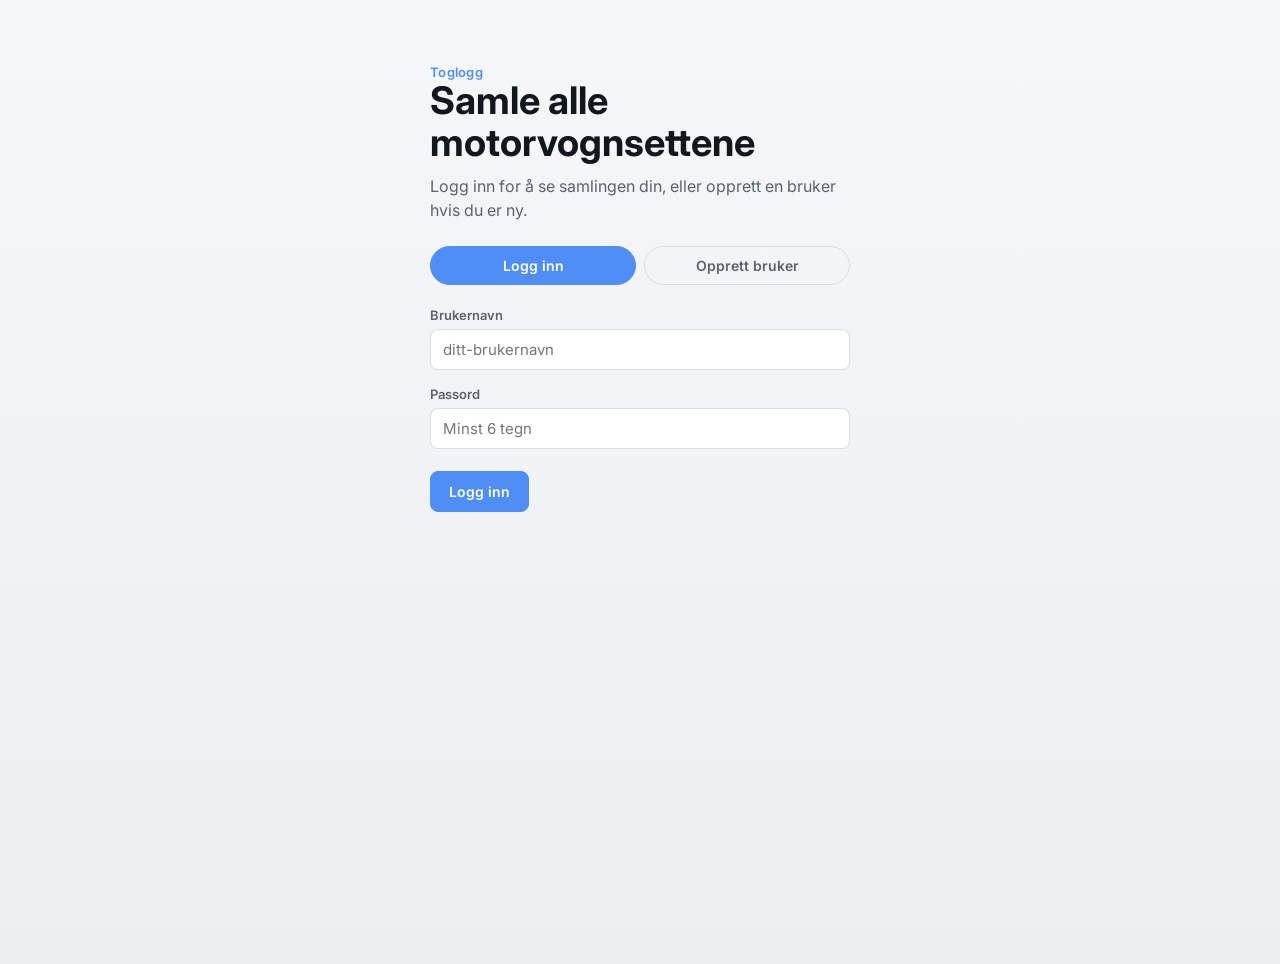
==== commit 98a9fedf: "Add files via upload" ====
--- a/public/index.html
+++ b/public/index.html
@@ -8,6 +8,7 @@
 <link rel="preconnect" href="https://fonts.gstatic.com" crossorigin>
 <link href="https://fonts.googleapis.com/css2?family=Inter:wght@400;500;600;700&display=swap" rel="stylesheet">
 <style>
+
 :root {
   --bg: #0b0e13;
   --bg-2: #12161d;
@@ -305,12 +306,84 @@
 .kontroll-info .modal-actions { margin-top: 4px; }
 @media (max-width: 700px) { .kontroll-kort { grid-template-columns: 1fr; } }
 
+/* ---------- Flåte-rutenett ---------- */
+.fremdrift { margin: 0 0 16px; }
+.fremdrift-tekst { color: var(--cream); font-size: 15px; margin-bottom: 6px; }
+.fremdrift-bar, .type-chip-bar { height: 6px; border-radius: 999px; background: var(--line); overflow: hidden; }
+.fremdrift-bar i, .type-chip-bar i { display: block; height: 100%; background: var(--motorvogn); border-radius: 999px; }
+.type-chip-bar { width: 100%; height: 4px; margin-top: 4px; }
+.type-seksjon.lok .type-chip-bar i { background: var(--lok); }
+.hjelp { font-size: 13px; color: var(--ink-soft); margin-top: 8px; }
+.enhet-rutenett { display: grid; grid-template-columns: repeat(auto-fill, minmax(76px, 1fr)); gap: 8px; margin-bottom: 10px; }
+.enhet-rute {
+  font-family: var(--font-body); font-weight: 600; font-size: 14px; padding: 12px 4px; border-radius: 8px;
+  cursor: pointer; border: 1px solid var(--line); background: var(--panel); color: var(--ink-soft);
+  transition: transform 0.1s ease, border-color 0.15s ease;
+}
+.enhet-rute:hover { transform: translateY(-1px); border-color: var(--line-soft); }
+.enhet-rute.jobber { opacity: 0.5; cursor: progress; }
+.r-ikke { border-style: dashed !important; }
+.r-uten_bilde { border-style: dashed !important; color: var(--ink) !important; }
+.r-venter { background: var(--venter-bg) !important; border-color: var(--venter) !important; color: var(--venter-ink) !important; }
+.r-godkjent { background: var(--motorvogn-bg) !important; border-color: var(--motorvogn) !important; color: var(--motorvogn-ink) !important; }
+.r-avvist { background: var(--avvist-bg) !important; border-color: var(--avvist) !important; color: var(--avvist-ink) !important; }
+.forklaring { display: flex; flex-wrap: wrap; gap: 8px; margin: 4px 0 22px; font-size: 12px; }
+.forklaring span { padding: 3px 10px; border-radius: 999px; border: 1px solid var(--line); color: var(--ink-soft); }
+.liste-tittel { font-size: 16px; color: var(--cream); margin: 22px 0 0; }
+.kontroll-ai { font-size: 13px; color: var(--ink-soft); background: var(--panel-2); border-radius: 8px; padding: 8px 10px; }
+
+/* ---------- Melding ---------- */
+.toast {
+  position: fixed; left: 50%; bottom: 24px; transform: translate(-50%, 20px); opacity: 0; pointer-events: none;
+  background: var(--panel-2); color: var(--ink); border: 1px solid var(--line-soft); border-radius: 10px;
+  padding: 12px 18px; font-size: 14px; box-shadow: var(--shadow); transition: all 0.2s ease; z-index: 100;
+  max-width: calc(100% - 32px);
+}
+.toast.vis { opacity: 1; transform: translate(-50%, 0); }
+.toast.ok { border-color: var(--motorvogn); }
+.toast.feil { border-color: var(--avvist); }
+.toast.venter { border-color: var(--venter); }
+
 @media (max-width: 480px) {
   header.hero { padding: 32px 0 22px; }
   .stats { gap: 18px; }
   .auth-box { margin: 32px auto; }
 }
 
+
+/* ---------- Ny opplasting / oversikt ---------- */
+.stat .n small { font-size: 18px; color: var(--ink-soft); font-weight: 600; }
+.last-opp-knapp {
+  display: inline-flex; align-items: center; gap: 8px; margin: 0; cursor: pointer;
+  font-family: var(--font-body); font-weight: 700; font-size: 16px; padding: 15px 26px;
+  background: var(--lok); color: #fff !important; border-radius: var(--radius); transition: transform 0.12s ease, background 0.15s ease;
+}
+.last-opp-knapp:hover { background: #3f7bdc; }
+.last-opp-knapp:active { transform: scale(0.97); }
+.type-chips.store { grid-template-columns: repeat(auto-fill, minmax(170px, 1fr)); }
+.type-chips.store .type-chip { padding: 16px; }
+.type-chips.store .type-chip-navn { font-size: 18px; }
+.type-chips.store .type-chip.harsett { border-color: var(--motorvogn); background: var(--motorvogn-bg); }
+.type-chip.komplett { border-color: #e0a43a !important; }
+.enhet-rute:disabled { cursor: default; opacity: 0.75; }
+.enhet-rute:disabled:hover { transform: none; }
+.enhet-rute.med-bilde { background-size: cover; background-position: center; position: relative; overflow: hidden; color: #fff !important; }
+.enhet-rute.med-bilde::before { content: ""; position: absolute; inset: 0; background: rgba(10, 60, 50, 0.55); }
+.enhet-rute.med-bilde span { position: relative; }
+.resultat-rad { display: flex; gap: 14px; align-items: flex-start; padding: 12px; border: 1px solid var(--line-soft); border-radius: 10px; margin-bottom: 10px; }
+.resultat-rad.jobber { opacity: 0.7; }
+.resultat-rad.ok { border-color: var(--motorvogn); background: var(--motorvogn-bg); }
+.resultat-rad.venter { border-color: var(--venter); }
+.resultat-rad.feil { border-color: var(--avvist); }
+.resultat-bilde { width: 96px; height: 72px; object-fit: cover; border-radius: 6px; flex-shrink: 0; background: #0e1a22; }
+.resultat-tekst { flex: 1; min-width: 0; }
+.resultat-tittel { font-weight: 700; font-size: 16px; color: var(--ink); }
+.resultat-under { font-size: 13.5px; color: var(--ink-soft); margin-top: 3px; line-height: 1.4; }
+.velger { margin-top: 10px; }
+.velger-rad { display: flex; flex-wrap: wrap; gap: 8px; }
+.velger-rad select { flex: 1; min-width: 120px; width: auto; }
+#viewVelger .velger { margin-top: 12px; }
+
 </style>
 </head>
 <body>
@@ -318,23 +391,18 @@
 <div class="wrap" id="authScreen" style="display:none;">
   <div class="auth-box">
     <p class="board-label">Toglogg</p>
-    <h1 class="auth-h1">Din reisedagbok for lok og motorvogner</h1>
+    <h1 class="auth-h1">Samle alle motorvognsettene</h1>
     <p class="sub">Logg inn for å se samlingen din, eller opprett en bruker hvis du er ny.</p>
-
     <div class="auth-tabs">
       <button class="auth-tab active" data-mode="login">Logg inn</button>
       <button class="auth-tab" data-mode="register">Opprett bruker</button>
     </div>
-
     <form id="authForm">
       <label for="usernameInput">Brukernavn</label>
       <input type="text" id="usernameInput" autocomplete="username" placeholder="ditt-brukernavn">
-
       <label for="passwordInput">Passord</label>
       <input type="password" id="passwordInput" autocomplete="current-password" placeholder="Minst 6 tegn">
-
       <div class="form-error" id="authError"></div>
-
       <div class="modal-actions">
         <button type="submit" class="btn save" id="authSubmit">Logg inn</button>
       </div>
@@ -343,152 +411,103 @@
 </div>
 
 <div class="wrap" id="appScreen" style="display:none;">
-
   <header class="hero">
     <div class="hero-top">
       <p class="board-label">Toglogg</p>
       <button class="btn" id="logoutBtn">Logg ut (<span id="whoami"></span>)</button>
     </div>
-    <h1>Hver reise du tar. Et helt liv på skinner.</h1>
-    <p class="sub">Last opp bilde av hvert lok og hver motorvogn du ser. Når bildet er kontrollert og godkjent, er den krysset av som sett.</p>
+    <h1>Hvor mange har du sett?</h1>
+    <p class="sub">Last opp et bilde, så finner AI ut hvilket tog og nummer det er og krysser det av.</p>
     <div class="hero-row">
       <div class="stats">
-        <div class="stat"><span class="n" id="statTotal">0</span><span class="l">sett (godkjent)</span></div>
-        <div class="stat"><span class="n" id="statLok">0</span><span class="l">lok</span></div>
-        <div class="stat"><span class="n" id="statMotorvogn">0</span><span class="l">motorvogner</span></div>
+        <div class="stat"><span class="n"><span id="statSett">0</span><small> / <span id="statTotal">0</span></small></span><span class="l">sett</span></div>
         <div class="stat"><span class="n" id="statVenter">0</span><span class="l">venter kontroll</span></div>
+        <div class="stat"><span class="n" id="statUkjent">0</span><span class="l">mangler nummer</span></div>
       </div>
-      <button class="primary" id="addBtn">Legg til</button>
+      <label class="primary last-opp-knapp">
+        📷 Last opp bilde
+        <input type="file" id="opplastingInput" accept="image/*" multiple hidden>
+      </label>
     </div>
   </header>
 
   <div class="view-switch">
-    <button class="view-btn active" data-view="bilder">Bilder</button>
-    <button class="view-btn" data-view="typer">Typer</button>
+    <button class="view-btn active" data-view="typer">Togtyper</button>
+    <button class="view-btn" data-view="bilder">Mine bilder</button>
     <button class="view-btn" data-view="admin" id="adminTab" style="display:none;">Godkjenning <span class="tab-teller" id="adminTeller"></span></button>
   </div>
 
-  <div id="bilderArea">
+  <div id="typerArea"></div>
+
+  <div id="bilderArea" style="display:none;">
     <div class="filters">
-      <button class="tab active" data-kat="alle">Alle</button>
-      <button class="tab" data-kat="Lok">Lok</button>
-      <button class="tab" data-kat="Motorvogn">Motorvogn</button>
-      <select id="typeFilter">
-        <option value="alle">Alle typer</option>
-      </select>
       <select id="statusFilter">
-        <option value="alle">Alle statuser</option>
-        <option value="godkjent">Sett (godkjent)</option>
+        <option value="alle">Alle bilder</option>
+        <option value="godkjent">Sett ✓</option>
         <option value="venter">Venter kontroll</option>
+        <option value="ukjent">Mangler nummer</option>
         <option value="avvist">Avvist</option>
-        <option value="uten_bilde">Mangler bilde</option>
       </select>
     </div>
-
     <div id="gridArea"></div>
   </div>
 
-  <div id="typerArea" style="display:none;"></div>
   <div id="adminArea" style="display:none;"></div>
 </div>
 
-<div class="overlay" id="addOverlay">
-  <div class="modal">
-    <button class="close-x" id="closeAdd" aria-label="Lukk">×</button>
-    <h2>Legg til lok / motorvogn</h2>
-    <form id="addForm">
-      <label for="fileInput">Bilde (sendes til kontroll – kan også legges til senere)</label>
-      <input type="file" id="fileInput" accept="image/*">
-      <img class="preview" id="previewImg" alt="">
-
-      <label>Kategori</label>
-      <div class="cat-choice">
-        <button type="button" class="cat-btn lok" data-kat="Lok">Lok</button>
-        <button type="button" class="cat-btn motorvogn" data-kat="Motorvogn">Motorvogn</button>
-      </div>
-
-      <label for="typeInput">Type</label>
-      <input type="text" id="typeInput" list="typeSuggestions" placeholder="F.eks. El 18">
-      <datalist id="typeSuggestions"></datalist>
-
-      <label for="kodeInput">Kode (lok- eller vognnummer)</label>
-      <input type="text" id="kodeInput" placeholder="F.eks. 72-06">
-
-      <label for="tittelInput">Tittel (valgfritt hvis du har fylt inn kode)</label>
-      <input type="text" id="tittelInput" placeholder="F.eks. NSB El 18 ved Oslo S">
-      <div class="form-error" id="tittelError">Skriv inn enten en tittel eller en kode.</div>
-
-      <label for="stedInput">Sted (valgfritt)</label>
-      <input type="text" id="stedInput" placeholder="F.eks. Oslo S">
-
-      <label for="datoInput">Dato (valgfritt)</label>
-      <input type="date" id="datoInput">
-
-      <label for="notatInput">Notat (valgfritt)</label>
-      <textarea id="notatInput" placeholder="Detaljer om bildet, osv."></textarea>
-
-      <div class="form-error" id="saveError"></div>
-
-      <div class="modal-actions">
-        <button type="button" class="btn" id="cancelAdd">Avbryt</button>
-        <button type="submit" class="btn save" id="saveBtn">Lagre</button>
-      </div>
-    </form>
+<div class="overlay" id="resultatOverlay">
+  <div class="modal wide">
+    <button class="close-x" id="lukkResultat" aria-label="Lukk">×</button>
+    <h2>Opplasting</h2>
+    <div id="resultatListe"></div>
+    <div class="modal-actions">
+      <button class="btn save" id="ferdigResultat">Ferdig</button>
+    </div>
   </div>
 </div>
 
 <div class="overlay" id="viewOverlay">
   <div class="modal wide">
     <button class="close-x" id="closeView" aria-label="Lukk">×</button>
-    <img class="view-img" id="viewImg" alt="" style="display:none;">
-    <div class="view-img placeholder" id="viewPlaceholder">
-      <i>Ingen bilde ennå</i>
-    </div>
+    <img class="view-img" id="viewImg" alt="">
     <div class="view-info">
-      <span class="badge" id="viewBadge"></span>
+      <span class="badge motorvogn" id="viewBadge"></span>
       <span class="status" id="viewStatus"></span>
-      <div class="avvist-boks" id="viewAvvist"></div>
       <div class="view-title" id="viewTitle"></div>
       <div class="view-meta" id="viewMeta"></div>
-      <div class="view-note" id="viewNote"></div>
+      <div class="avvist-boks" id="viewInfo"></div>
+      <div id="viewVelger"></div>
     </div>
-    <input type="file" id="viewFileInput" accept="image/*" style="display:none;">
     <div class="modal-actions">
-      <button class="btn" id="addPhotoBtn">Legg til bilde</button>
-      <button class="btn danger" id="deleteBtn">Slett</button>
+      <button class="btn danger" id="deleteBtn">Slett bildet</button>
     </div>
   </div>
 </div>
 
+<div class="toast" id="toast" role="status" aria-live="polite"></div>
+
 <script>
 (function () {
-  var lokTyper = ['El 14', 'El 15', 'El 16', 'El 17', 'El 18', 'Di 3', 'Di 4', 'Di 6', 'Di 8', 'Di 9', 'Rc', 'Iore', 'Euro 4000', 'Vectron', 'CD 66'];
-  var motorvognTyper = ['BM 69', 'BM 70', 'BM 71', 'BM 72', 'BM 73', 'BM 74', 'BM 75', 'BM 76', 'BM 92', 'BM 93', 'Flirt', 'Talent 3'];
-  var UTEN_TYPE = 'Uten type';
-
   var STATUS = {
-    uten_bilde: { tekst: 'Mangler bilde', klasse: 'st-mangler' },
+    ukjent: { tekst: 'Mangler nummer', klasse: 'st-mangler' },
     venter: { tekst: 'Venter kontroll', klasse: 'st-venter' },
     godkjent: { tekst: 'Sett ✓', klasse: 'st-godkjent' },
     avvist: { tekst: 'Avvist', klasse: 'st-avvist' },
+    uten_bilde: { tekst: 'Mangler bilde', klasse: 'st-mangler' },
   };
 
   var enheter = [];
-  var bruker = null;
-  var aktivKategori = 'alle';
-  var aktivType = 'alle';
+  var flate = {};          // { "BM 72": ["72-01", ...], ... }
+  var typeRekkefolge = [];
+  var aktivVisning = 'typer';
+  var apenType = null;
   var aktivStatus = 'alle';
-  var valgtKategoriForm = null;
   var valgtId = null;
-  var valgtFil = null;
   var authMode = 'login';
-  var aktivVisning = 'bilder';
-  var apenType = null; // { kategori, type } når man har klikket inn i en type
-
-  var authScreen = document.getElementById('authScreen');
-  var appScreen = document.getElementById('appScreen');
 
   // ---------- Hjelpere ----------
+
+  function $(id) { return document.getElementById(id); }
 
   function api(path, opts) {
     opts = opts || {};
@@ -509,42 +528,78 @@
   }
 
   function formatDato(iso) {
-    var deler = (iso || '').split('-');
-    if (deler.length !== 3) return iso || '';
-    return deler[2] + '.' + deler[1] + '.' + deler[0];
+    var d = (iso || '').split('-');
+    return d.length === 3 ? d[2] + '.' + d[1] + '.' + d[0] : (iso || '');
+  }
+
+  function visMelding(tekst, type) {
+    var el = $('toast');
+    el.textContent = tekst;
+    el.className = 'toast vis ' + (type || '');
+    clearTimeout(visMelding.t);
+    visMelding.t = setTimeout(function () { el.className = 'toast'; }, 5000);
+  }
+
+  function statusFor(e) {
+    var s = STATUS[e.status] || STATUS.ukjent;
+    if (e.status === 'godkjent' && e.vurdertAvAi) return { tekst: 'Sett ✓ (AI)', klasse: s.klasse };
+    return s;
   }
 
   function lagStatus(e) {
-    var s = STATUS[e.status] || STATUS.uten_bilde;
+    var s = statusFor(e);
     var el = document.createElement('span');
     el.className = 'status ' + s.klasse;
     el.textContent = s.tekst;
     return el;
   }
 
-  function erSett(e) { return e.status === 'godkjent'; }
-
-  // Komprimerer bildet i nettleseren til en JPEG-blob før opplasting.
-  // Holder det under ca. 1,8 MB (grensen i databasen er 2 MB).
-  var MAKS_BYTES = 1800000;
-  function komprimerBilde(fil, maxBredde) {
+  function erstattEnhet(ny) {
+    var i = enheter.findIndex(function (x) { return x.id === ny.id; });
+    if (i === -1) enheter.push(ny); else enheter[i] = ny;
+  }
+
+  function finnEnhet(type, kode) {
+    return enheter.find(function (e) { return e.type === type && e.kode === kode; });
+  }
+
+  // ---------- Flåteliste ----------
+
+  function lastInnFlate() {
+    function hent(fil) {
+      return fetch('/flate/' + fil, { cache: 'no-cache' })
+        .then(function (r) { return r.ok ? r.json() : null; })
+        .then(function (d) {
+          if (!d || !d.typer) return;
+          Object.keys(d.typer).forEach(function (t) {
+            if (d.typer[t] && d.typer[t].length) { flate[t] = d.typer[t]; typeRekkefolge.push(t); }
+          });
+        })
+        .catch(function () {});
+    }
+    flate = {}; typeRekkefolge = [];
+    return hent('motorvogner.json').then(function () { return hent('lok.json'); });
+  }
+
+  // ---------- Bildekomprimering ----------
+
+  function komprimerBilde(fil, maxBredde, maksBytes) {
     return new Promise(function (resolve, reject) {
       var url = URL.createObjectURL(fil);
       var image = new Image();
       image.onerror = function () { URL.revokeObjectURL(url); reject(new Error('Kunne ikke lese bildet.')); };
       image.onload = function () {
         URL.revokeObjectURL(url);
-        var forsok = [[maxBredde, 0.82], [maxBredde, 0.7], [1280, 0.7], [1024, 0.6]];
+        var forsok = [[maxBredde, 0.82], [maxBredde, 0.7], [Math.min(1280, maxBredde), 0.7], [Math.min(1024, maxBredde), 0.6], [800, 0.6]];
         function prov(i) {
           var bredde = Math.min(forsok[i][0], image.width);
-          var skala = bredde / image.width;
           var canvas = document.createElement('canvas');
-          canvas.width = Math.round(image.width * skala);
-          canvas.height = Math.round(image.height * skala);
+          canvas.width = Math.round(bredde);
+          canvas.height = Math.round(image.height * bredde / image.width);
           canvas.getContext('2d').drawImage(image, 0, 0, canvas.width, canvas.height);
           canvas.toBlob(function (blob) {
             if (!blob) return reject(new Error('Kunne ikke komprimere bildet.'));
-            if (blob.size <= MAKS_BYTES || i === forsok.length - 1) return resolve(blob);
+            if (blob.size <= maksBytes || i === forsok.length - 1) return resolve(blob);
             prov(i + 1);
           }, 'image/jpeg', forsok[i][1]);
         }
@@ -554,54 +609,20 @@
     });
   }
 
-  // Laster opp bilde til kontoen. Enheten går til «venter kontroll».
-  function lastOppBilde(id, fil) {
-    return komprimerBilde(fil, 1600).then(function (blob) {
-      return fetch('/api/photos/' + id + '/bilde', {
-        method: 'PUT',
-        credentials: 'same-origin',
-        headers: { 'Content-Type': 'image/jpeg' },
-        body: blob,
-      });
-    }).then(function (res) {
-      return res.json().catch(function () { return {}; }).then(function (data) {
-        if (!res.ok) throw new Error(data.error || 'Opplastingen feilet.');
-        return data.enhet;
-      });
-    });
-  }
-
-  function erstattEnhet(ny) {
-    var i = enheter.findIndex(function (x) { return x.id === ny.id; });
-    if (i === -1) enheter.push(ny); else enheter[i] = ny;
-  }
-
-  function oppdaterAlt() {
-    oppdaterTypeFilter();
-    oppdaterStats();
-    renderGrid();
-    if (aktivVisning === 'typer') {
-      if (apenType) renderTypeDetalj(apenType.kategori, apenType.type);
-      else renderTyperOversikt();
-    }
-  }
-
-  // ---------- Autentisering ----------
+  // ---------- Innlogging ----------
 
   function visApp(b) {
-    bruker = b;
-    document.getElementById('whoami').textContent = b.username;
-    document.getElementById('adminTab').style.display = b.isAdmin ? '' : 'none';
-    authScreen.style.display = 'none';
-    appScreen.style.display = 'block';
-    lastInn();
+    $('whoami').textContent = b.username;
+    $('adminTab').style.display = b.isAdmin ? '' : 'none';
+    $('authScreen').style.display = 'none';
+    $('appScreen').style.display = 'block';
+    lastInnFlate().then(lastInn);
     if (b.isAdmin) oppdaterAdminTeller();
   }
 
   function visAuth() {
-    bruker = null;
-    authScreen.style.display = 'block';
-    appScreen.style.display = 'none';
+    $('authScreen').style.display = 'block';
+    $('appScreen').style.display = 'none';
   }
 
   api('/auth/me').then(function (d) { visApp(d.user); }).catch(visAuth);
@@ -611,549 +632,345 @@
       document.querySelectorAll('.auth-tab').forEach(function (t) { t.classList.remove('active'); });
       tab.classList.add('active');
       authMode = tab.getAttribute('data-mode');
-      document.getElementById('authSubmit').textContent = authMode === 'login' ? 'Logg inn' : 'Opprett bruker';
-      document.getElementById('authError').style.display = 'none';
+      $('authSubmit').textContent = authMode === 'login' ? 'Logg inn' : 'Opprett bruker';
+      $('authError').style.display = 'none';
     });
   });
 
-  document.getElementById('authForm').addEventListener('submit', function (e) {
+  $('authForm').addEventListener('submit', function (e) {
     e.preventDefault();
-    var errBox = document.getElementById('authError');
-    errBox.style.display = 'none';
+    $('authError').style.display = 'none';
     api(authMode === 'login' ? '/auth/login' : '/auth/register', {
       method: 'POST',
-      body: JSON.stringify({
-        username: document.getElementById('usernameInput').value.trim(),
-        password: document.getElementById('passwordInput').value,
-      }),
+      body: JSON.stringify({ username: $('usernameInput').value.trim(), password: $('passwordInput').value }),
     })
       .then(function (d) { visApp(d.user); })
-      .catch(function (err) { errBox.textContent = err.message; errBox.style.display = 'block'; });
+      .catch(function (err) { $('authError').textContent = err.message; $('authError').style.display = 'block'; });
   });
 
-  document.getElementById('logoutBtn').addEventListener('click', function () {
+  $('logoutBtn').addEventListener('click', function () {
     api('/auth/logout', { method: 'POST' }).finally(function () { enheter = []; visAuth(); });
   });
 
-  // ---------- Visningsbytte ----------
+  // ---------- Data og visninger ----------
+
+  function lastInn() {
+    return api('/photos')
+      .then(function (d) { enheter = d.enheter; oppdaterAlt(); })
+      .catch(function () { enheter = []; oppdaterAlt(); });
+  }
+
+  function oppdaterAlt() {
+    var total = 0, sett = 0;
+    typeRekkefolge.forEach(function (t) {
+      total += flate[t].length;
+      flate[t].forEach(function (k) { var e = finnEnhet(t, k); if (e && e.status === 'godkjent') sett++; });
+    });
+    $('statSett').textContent = sett;
+    $('statTotal').textContent = total;
+    $('statVenter').textContent = enheter.filter(function (e) { return e.status === 'venter'; }).length;
+    $('statUkjent').textContent = enheter.filter(function (e) { return e.status === 'ukjent'; }).length;
+    if (aktivVisning === 'typer') { if (apenType) renderType(apenType); else renderTyper(); }
+    if (aktivVisning === 'bilder') renderBilder();
+  }
 
   function byttVisning(v) {
     aktivVisning = v;
     apenType = null;
-    document.querySelectorAll('.view-btn').forEach(function (b) {
-      b.classList.toggle('active', b.getAttribute('data-view') === v);
-    });
-    document.getElementById('bilderArea').style.display = v === 'bilder' ? 'block' : 'none';
-    document.getElementById('typerArea').style.display = v === 'typer' ? 'block' : 'none';
-    document.getElementById('adminArea').style.display = v === 'admin' ? 'block' : 'none';
-    if (v === 'typer') renderTyperOversikt();
-    if (v === 'admin') lastInnAdmin();
-  }
-
+    document.querySelectorAll('.view-btn').forEach(function (b) { b.classList.toggle('active', b.getAttribute('data-view') === v); });
+    $('typerArea').style.display = v === 'typer' ? 'block' : 'none';
+    $('bilderArea').style.display = v === 'bilder' ? 'block' : 'none';
+    $('adminArea').style.display = v === 'admin' ? 'block' : 'none';
+    if (v === 'admin') lastInnAdmin(); else oppdaterAlt();
+  }
   document.querySelectorAll('.view-btn').forEach(function (btn) {
     btn.addEventListener('click', function () { byttVisning(btn.getAttribute('data-view')); });
   });
 
-  // ---------- Egne enheter ----------
-
-  function lastInn() {
-    api('/photos')
-      .then(function (d) { enheter = d.enheter; oppdaterAlt(); })
-      .catch(function () { enheter = []; oppdaterAlt(); });
-  }
-
-  function oppdaterTypeFilter() {
-    var kilde = aktivKategori === 'alle' ? enheter : enheter.filter(function (e) { return e.kategori === aktivKategori; });
-    var typer = [];
-    kilde.forEach(function (e) { if (e.type && typer.indexOf(e.type) === -1) typer.push(e.type); });
-    typer.sort(function (a, b) { return a.localeCompare(b, 'no'); });
-    var sel = document.getElementById('typeFilter');
-    var forrige = sel.value;
-    sel.innerHTML = '<option value="alle">Alle typer</option>';
-    typer.forEach(function (t) {
-      var o = document.createElement('option');
-      o.value = t; o.textContent = t;
-      sel.appendChild(o);
-    });
-    aktivType = typer.indexOf(forrige) !== -1 ? forrige : 'alle';
-    sel.value = aktivType;
-  }
-
-  function oppdaterStats() {
-    var sett = enheter.filter(erSett);
-    document.getElementById('statTotal').textContent = sett.length;
-    document.getElementById('statLok').textContent = sett.filter(function (e) { return e.kategori === 'Lok'; }).length;
-    document.getElementById('statMotorvogn').textContent = sett.filter(function (e) { return e.kategori === 'Motorvogn'; }).length;
-    document.getElementById('statVenter').textContent = enheter.filter(function (e) { return e.status === 'venter'; }).length;
-  }
-
-  function lagThumb(e) {
-    var thumb = document.createElement('div');
-    thumb.className = 'thumb';
-    if (e.bildeUrl) {
-      var img = document.createElement('img');
-      img.src = e.bildeUrl;
-      img.alt = e.tittel || '';
-      img.loading = 'lazy';
-      thumb.appendChild(img);
-    } else {
-      thumb.classList.add('thumb-empty');
-      thumb.innerHTML = '<span>Ingen bilde</span>';
-    }
-    return thumb;
-  }
-
-  function renderGrid() {
-    var area = document.getElementById('gridArea');
-    var liste = enheter.slice().sort(function (a, b) { return b.opprettet - a.opprettet; });
-    if (aktivKategori !== 'alle') liste = liste.filter(function (e) { return e.kategori === aktivKategori; });
-    if (aktivType !== 'alle') liste = liste.filter(function (e) { return e.type === aktivType; });
-    if (aktivStatus !== 'alle') liste = liste.filter(function (e) { return e.status === aktivStatus; });
-
-    if (liste.length === 0) {
-      var tom = enheter.length === 0;
-      area.innerHTML = '<div class="empty"><h3>' + (tom ? 'Ingen lagt inn ennå' : 'Ingen treff') + '</h3><p>' +
-        (tom ? 'Legg til det første loket eller den første motorvognen du har sett.' : 'Prøv et annet filter.') + '</p></div>';
+  // Togtyper – oversikt
+  function renderTyper() {
+    var area = $('typerArea');
+    area.innerHTML = '';
+    if (!typeRekkefolge.length) {
+      area.innerHTML = '<div class="empty"><h3>Fant ingen togtyper</h3><p>Sjekk at public/flate/motorvogner.json er lastet opp.</p></div>';
       return;
     }
-
+    var wrap = document.createElement('div');
+    wrap.className = 'type-chips store';
+    typeRekkefolge.forEach(function (t) {
+      var koder = flate[t];
+      var sett = koder.filter(function (k) { var e = finnEnhet(t, k); return e && e.status === 'godkjent'; }).length;
+      var venter = koder.filter(function (k) { var e = finnEnhet(t, k); return e && e.status === 'venter'; }).length;
+      var chip = document.createElement('button');
+      chip.type = 'button';
+      chip.className = 'type-chip' + (sett > 0 ? ' harsett' : '') + (sett === koder.length ? ' komplett' : '');
+      chip.innerHTML = '<span class="type-chip-navn">' + esc(t) + (sett === koder.length ? ' 🏆' : '') + '</span>' +
+        '<span class="type-chip-antall">' + sett + ' / ' + koder.length + ' sett' + (venter ? ' · ' + venter + ' venter' : '') + '</span>' +
+        '<span class="type-chip-bar"><i style="width:' + Math.round(100 * sett / koder.length) + '%"></i></span>';
+      chip.addEventListener('click', function () { apenType = t; renderType(t); window.scrollTo(0, 0); });
+      wrap.appendChild(chip);
+    });
+    area.appendChild(wrap);
+  }
+
+  // Togtyper – én type med alle numre
+  function renderType(t) {
+    var area = $('typerArea');
+    var koder = flate[t] || [];
+    var sett = koder.filter(function (k) { var e = finnEnhet(t, k); return e && e.status === 'godkjent'; }).length;
+    area.innerHTML =
+      '<div class="type-detalj-topp"><button type="button" class="btn" id="tilbakeTyper">← Alle togtyper</button></div>' +
+      '<h2 class="type-detalj-tittel">' + esc(t) + '</h2>' +
+      '<div class="fremdrift"><div class="fremdrift-tekst"><b>' + sett + '</b> av ' + koder.length + ' sett</div>' +
+      '<div class="fremdrift-bar"><i style="width:' + Math.round(100 * sett / (koder.length || 1)) + '%"></i></div></div>';
+    $('tilbakeTyper').addEventListener('click', function () { apenType = null; renderTyper(); });
+
+    var rutenett = document.createElement('div');
+    rutenett.className = 'enhet-rutenett';
+    koder.forEach(function (k) {
+      var e = finnEnhet(t, k);
+      var rute = document.createElement('button');
+      rute.type = 'button';
+      rute.className = 'enhet-rute ' + (e ? 'r-' + e.status : 'r-ikke');
+      if (e && e.litenUrl && e.status === 'godkjent') {
+        rute.classList.add('med-bilde');
+        rute.style.backgroundImage = 'url("' + e.litenUrl + '")';
+      }
+      rute.innerHTML = '<span>' + esc(k) + '</span>';
+      rute.title = e ? statusFor(e).tekst : 'Ikke sett ennå';
+      if (e) rute.addEventListener('click', function () { visEnhet(e.id); });
+      else rute.disabled = true;
+      rutenett.appendChild(rute);
+    });
+    area.appendChild(rutenett);
+    area.insertAdjacentHTML('beforeend',
+      '<div class="forklaring"><span class="r-ikke">Ikke sett</span><span class="r-venter">Venter</span>' +
+      '<span class="r-godkjent">Sett ✓</span><span class="r-avvist">Avvist</span></div>');
+  }
+
+  // Mine bilder
+  function renderBilder() {
+    var area = $('gridArea');
+    var liste = enheter.slice().sort(function (a, b) { return b.opprettet - a.opprettet; });
+    if (aktivStatus !== 'alle') liste = liste.filter(function (e) { return e.status === aktivStatus; });
+    if (!liste.length) {
+      area.innerHTML = '<div class="empty"><h3>' + (enheter.length ? 'Ingen treff' : 'Ingen bilder ennå') + '</h3><p>' +
+        (enheter.length ? 'Prøv et annet filter.' : 'Trykk «Last opp bilde» for å komme i gang.') + '</p></div>';
+      return;
+    }
     var grid = document.createElement('div');
     grid.className = 'grid';
     liste.forEach(function (e) {
       var card = document.createElement('div');
       card.className = 'card';
       card.addEventListener('click', function () { visEnhet(e.id); });
-      card.appendChild(lagThumb(e));
-
+      card.innerHTML = '<div class="thumb">' + (e.litenUrl ? '<img loading="lazy" alt="" src="' + esc(e.litenUrl) + '">' : '') + '</div>';
       var info = document.createElement('div');
       info.className = 'info';
-      var badge = document.createElement('span');
-      badge.className = 'badge ' + (e.kategori === 'Lok' ? 'lok' : 'motorvogn');
-      badge.textContent = e.kategori + (e.type ? ' · ' + e.type : '');
-      info.appendChild(badge);
+      info.innerHTML = (e.type ? '<span class="badge motorvogn">' + esc(e.type) + '</span>' : '');
       info.appendChild(lagStatus(e));
-
-      var tittel = document.createElement('div');
-      tittel.className = 'tittel';
-      tittel.textContent = e.kode || e.tittel;
-      info.appendChild(tittel);
-
-      var meta = document.createElement('div');
-      meta.className = 'meta';
-      meta.textContent = [e.sted, formatDato(e.dato)].filter(Boolean).join(' · ');
-      info.appendChild(meta);
-
+      info.insertAdjacentHTML('beforeend', '<div class="tittel">' + esc(e.kode || 'Ukjent nummer') + '</div>' +
+        '<div class="meta">' + esc(formatDato(e.dato)) + '</div>');
       card.appendChild(info);
       grid.appendChild(card);
     });
     area.innerHTML = '';
     area.appendChild(grid);
   }
-
-  document.querySelectorAll('.tab').forEach(function (tab) {
-    tab.addEventListener('click', function () {
-      document.querySelectorAll('.tab').forEach(function (t) { t.classList.remove('active'); });
-      tab.classList.add('active');
-      aktivKategori = tab.getAttribute('data-kat');
-      oppdaterTypeFilter();
-      renderGrid();
+  $('statusFilter').addEventListener('change', function () { aktivStatus = this.value; renderBilder(); });
+
+  // ---------- Velg type og nummer selv ----------
+
+  function lagVelger(enhet, ferdig) {
+    var boks = document.createElement('div');
+    boks.className = 'velger';
+    var typeValg = '<option value="">Velg type …</option>' + typeRekkefolge.map(function (t) {
+      return '<option' + (t === enhet.type ? ' selected' : '') + '>' + esc(t) + '</option>';
+    }).join('');
+    boks.innerHTML =
+      '<div class="velger-rad"><select class="v-type">' + typeValg + '</select>' +
+      '<select class="v-kode" disabled><option value="">Velg nummer …</option></select>' +
+      '<button type="button" class="btn save v-send" disabled>Send til kontroll</button></div>' +
+      '<div class="form-error v-feil"></div>';
+    var selType = boks.querySelector('.v-type');
+    var selKode = boks.querySelector('.v-kode');
+    var send = boks.querySelector('.v-send');
+    function fyllKoder() {
+      var t = selType.value;
+      selKode.innerHTML = '<option value="">Velg nummer …</option>' + (flate[t] || []).map(function (k) {
+        var e = finnEnhet(t, k);
+        var tatt = e && e.status === 'godkjent';
+        return '<option value="' + esc(k) + '"' + (tatt ? ' disabled' : '') + (k === enhet.kode ? ' selected' : '') + '>' +
+          esc(k) + (tatt ? ' (allerede sett)' : '') + '</option>';
+      }).join('');
+      selKode.disabled = !t;
+      send.disabled = !selKode.value;
+    }
+    selType.addEventListener('change', fyllKoder);
+    selKode.addEventListener('change', function () { send.disabled = !selKode.value; });
+    send.addEventListener('click', function () {
+      send.disabled = true;
+      send.textContent = 'Sender …';
+      api('/photos/' + enhet.id, { method: 'PATCH', body: JSON.stringify({ type: selType.value, kode: selKode.value }) })
+        .then(function (d) { erstattEnhet(d.enhet); oppdaterAlt(); ferdig(d.enhet); })
+        .catch(function (err) {
+          var f = boks.querySelector('.v-feil');
+          f.textContent = err.message; f.style.display = 'block';
+          send.disabled = false; send.textContent = 'Send til kontroll';
+        });
     });
+    if (enhet.type) fyllKoder();
+    return boks;
+  }
+
+  // ---------- Opplasting ----------
+
+  $('opplastingInput').addEventListener('change', function (ev) {
+    var filer = Array.prototype.slice.call(ev.target.files || []);
+    ev.target.value = '';
+    if (!filer.length) return;
+    $('resultatListe').innerHTML = '';
+    $('resultatOverlay').classList.add('show');
+    var kjede = Promise.resolve();
+    filer.forEach(function (fil) {
+      var rad = document.createElement('div');
+      rad.className = 'resultat-rad';
+      rad.innerHTML = '<img class="resultat-bilde" alt="" src="' + URL.createObjectURL(fil) + '">' +
+        '<div class="resultat-tekst"><div class="resultat-tittel">Venter …</div><div class="resultat-under"></div></div>';
+      $('resultatListe').appendChild(rad);
+      kjede = kjede.then(function () { return lastOpp(fil, rad); });
+    });
+    kjede.then(function () { oppdaterAlt(); if ($('adminTab').style.display !== 'none') oppdaterAdminTeller(); });
   });
-  document.getElementById('typeFilter').addEventListener('change', function () { aktivType = this.value; renderGrid(); });
-  document.getElementById('statusFilter').addEventListener('change', function () { aktivStatus = this.value; renderGrid(); });
-
-  // ---------- Typer (undermeny / sjekkliste) ----------
-
-  function renderTyperOversikt() {
-    apenType = null;
-    var area = document.getElementById('typerArea');
-    area.innerHTML = '';
-
-    ['Lok', 'Motorvogn'].forEach(function (kategori) {
-      var grupper = {};
-      enheter.filter(function (e) { return e.kategori === kategori; }).forEach(function (e) {
-        var n = e.type || UTEN_TYPE;
-        (grupper[n] = grupper[n] || []).push(e);
+
+  function lastOpp(fil, rad) {
+    var tittel = rad.querySelector('.resultat-tittel');
+    var under = rad.querySelector('.resultat-under');
+    tittel.textContent = 'Laster opp og leser nummeret …';
+    rad.classList.add('jobber');
+    return Promise.all([komprimerBilde(fil, 1600, 1800000), komprimerBilde(fil, 1024, 380000)])
+      .then(function (b) {
+        var fd = new FormData();
+        fd.append('bilde', b[0], 'bilde.jpg');
+        fd.append('liten', b[1], 'liten.jpg');
+        return fetch('/api/opplasting', { method: 'POST', credentials: 'same-origin', body: fd });
+      })
+      .then(function (res) {
+        return res.json().catch(function () { return {}; }).then(function (d) {
+          if (!res.ok) throw new Error(d.error || 'Opplastingen feilet.');
+          return d;
+        });
+      })
+      .then(function (d) {
+        rad.classList.remove('jobber');
+        if (d.enhet && d.resultat !== 'allerede') erstattEnhet(d.enhet);
+        if (d.resultat === 'godkjent') {
+          rad.classList.add('ok');
+          tittel.textContent = '✓ ' + d.enhet.type + ' · ' + d.enhet.kode;
+          under.textContent = 'AI leste «' + d.lest + '». Krysset av som sett!';
+        } else if (d.resultat === 'allerede') {
+          rad.classList.add('info');
+          tittel.textContent = d.enhet.type + ' · ' + d.enhet.kode;
+          under.textContent = 'Du har allerede denne som sett. Bildet ble ikke lagret.';
+        } else {
+          rad.classList.add('venter');
+          tittel.textContent = 'Fant ikke nummeret';
+          under.textContent = d.aiFeil ? 'AI-kontrollen var ikke tilgjengelig. Velg type og nummer selv:'
+            : (d.lest ? 'AI leste «' + d.lest + '», men det står ikke i listen. Velg selv:' : (d.enhet.aiNotat || 'Velg type og nummer selv:'));
+          rad.querySelector('.resultat-tekst').appendChild(lagVelger(d.enhet, function (ny) {
+            rad.classList.remove('venter'); rad.classList.add('info');
+            tittel.textContent = ny.type + ' · ' + ny.kode;
+            under.textContent = 'Sendt til manuell kontroll.';
+            var v = rad.querySelector('.velger'); if (v) v.remove();
+          }));
+        }
+      })
+      .catch(function (err) {
+        rad.classList.remove('jobber'); rad.classList.add('feil');
+        tittel.textContent = 'Feil';
+        under.textContent = err.message;
       });
-
-      var alleNavn = (kategori === 'Lok' ? lokTyper : motorvognTyper).slice();
-      Object.keys(grupper).forEach(function (n) { if (n !== UTEN_TYPE && alleNavn.indexOf(n) === -1) alleNavn.push(n); });
-      alleNavn.sort(function (a, b) { return a.localeCompare(b, 'no'); });
-      if (grupper[UTEN_TYPE]) alleNavn.push(UTEN_TYPE);
-
-      var seksjon = document.createElement('div');
-      seksjon.className = 'type-seksjon ' + (kategori === 'Lok' ? 'lok' : 'motorvogn');
-      seksjon.innerHTML = '<h2 class="type-seksjon-tittel">' + kategori + '</h2>';
-
-      var wrap = document.createElement('div');
-      wrap.className = 'type-chips';
-      alleNavn.forEach(function (n) {
-        var liste = grupper[n] || [];
-        var sett = liste.filter(erSett).length;
-        var venter = liste.filter(function (e) { return e.status === 'venter'; }).length;
-        var chip = document.createElement('button');
-        chip.type = 'button';
-        chip.className = 'type-chip' + (sett > 0 ? ' harsett' : '');
-        chip.innerHTML = '<span class="type-chip-navn">' + esc(n) + '</span><span class="type-chip-antall">' +
-          sett + ' sett' + (venter ? ' · ' + venter + ' venter' : '') + '</span>';
-        chip.addEventListener('click', function () { renderTypeDetalj(kategori, n); });
-        wrap.appendChild(chip);
-      });
-      seksjon.appendChild(wrap);
-      area.appendChild(seksjon);
-    });
-  }
-
-  function renderTypeDetalj(kategori, type) {
-    apenType = { kategori: kategori, type: type };
-    var area = document.getElementById('typerArea');
-    area.innerHTML = '';
-
-    var topp = document.createElement('div');
-    topp.className = 'type-detalj-topp';
-    var tilbake = document.createElement('button');
-    tilbake.type = 'button';
-    tilbake.className = 'btn';
-    tilbake.textContent = '← Alle typer';
-    tilbake.addEventListener('click', renderTyperOversikt);
-    topp.appendChild(tilbake);
-    var leggTil = document.createElement('button');
-    leggTil.type = 'button';
-    leggTil.className = 'primary';
-    leggTil.textContent = 'Legg til med detaljer';
-    leggTil.addEventListener('click', function () {
-      apneAdd({ kategori: kategori, type: type === UTEN_TYPE ? '' : type });
-    });
-    topp.appendChild(leggTil);
-    area.appendChild(topp);
-
-    var tittel = document.createElement('h2');
-    tittel.className = 'type-detalj-tittel';
-    tittel.textContent = kategori + ' · ' + type;
-    area.appendChild(tittel);
-
-    // Hurtigregistrering: kode + bilde → sendes til kontroll.
-    if (type !== UTEN_TYPE) {
-      var hurtig = document.createElement('form');
-      hurtig.className = 'hurtig-sett';
-      hurtig.innerHTML =
-        '<input type="text" placeholder="Kode, f.eks. 72-06" aria-label="Kode">' +
-        '<label class="btn fil-knapp">📷 <span>Velg bilde</span><input type="file" accept="image/*" hidden></label>' +
-        '<button type="submit" class="btn save">Send til kontroll</button>';
-      var feil = document.createElement('div');
-      feil.className = 'form-error';
-      var filFelt = hurtig.querySelector('input[type=file]');
-      filFelt.addEventListener('change', function () {
-        hurtig.querySelector('.fil-knapp span').textContent = filFelt.files[0] ? filFelt.files[0].name : 'Velg bilde';
-      });
-      hurtig.addEventListener('submit', function (ev) {
-        ev.preventDefault();
-        var kodeFelt = hurtig.querySelector('input[type=text]');
-        var kode = kodeFelt.value.trim();
-        if (!kode) { kodeFelt.focus(); return; }
-        var fil = filFelt.files[0];
-        if (!fil) {
-          feil.textContent = 'Velg et bilde – loket/vogna blir krysset av som sett når bildet er godkjent.';
-          feil.style.display = 'block';
-          return;
-        }
-        var knapp = hurtig.querySelector('button[type=submit]');
-        knapp.disabled = true;
-        knapp.textContent = 'Laster opp …';
-        feil.style.display = 'none';
-        api('/photos', {
-          method: 'POST',
-          body: JSON.stringify({ kategori: kategori, type: type, kode: kode, dato: new Date().toISOString().slice(0, 10) }),
-        })
-          .then(function (d) {
-            erstattEnhet(d.enhet);
-            return lastOppBilde(d.enhet.id, fil).then(erstattEnhet);
-          })
-          .then(function () {
-            oppdaterAlt();
-            var nytt = document.querySelector('.hurtig-sett input[type=text]');
-            if (nytt) nytt.focus();
-          })
-          .catch(function (err) {
-            oppdaterAlt();
-            var nyFeil = document.querySelector('.hurtig-feil');
-            if (nyFeil) { nyFeil.textContent = err.message; nyFeil.style.display = 'block'; }
-          });
-      });
-      feil.classList.add('hurtig-feil');
-      area.appendChild(hurtig);
-      area.appendChild(feil);
-    }
-
-    var liste = enheter
-      .filter(function (e) { return e.kategori === kategori && (e.type || UTEN_TYPE) === type; })
-      .sort(function (a, b) {
-        return (a.kode || a.tittel || '').localeCompare(b.kode || b.tittel || '', 'no', { numeric: true });
-      });
-
-    if (liste.length === 0) {
-      var tom = document.createElement('div');
-      tom.className = 'empty';
-      tom.innerHTML = '<h3>Ingen lagt inn ennå</h3><p>Skriv inn koden, velg bilde og send til kontroll.</p>';
-      area.appendChild(tom);
-      return;
-    }
-
-    var enhetsListe = document.createElement('div');
-    enhetsListe.className = 'enhets-liste';
-    liste.forEach(function (e) {
-      var rad = document.createElement('div');
-      rad.className = 'enhets-rad';
-      rad.addEventListener('click', function () { visEnhet(e.id); });
-
-      var thumb = lagThumb(e);
-      thumb.classList.add('thumb-liten');
-      rad.appendChild(thumb);
-
-      var midt = document.createElement('div');
-      midt.className = 'enhets-midt';
-      midt.innerHTML = '<div class="enhets-kode">' + esc(e.kode || e.tittel) + '</div>';
-      var under = document.createElement('div');
-      under.className = 'enhets-under';
-      if (e.status === 'avvist' && e.avvistGrunn) under.textContent = 'Avvist: ' + e.avvistGrunn;
-      else under.textContent = [e.sted, formatDato(e.dato)].filter(Boolean).join(' · ');
-      midt.appendChild(under);
-      rad.appendChild(midt);
-      rad.appendChild(lagStatus(e));
-      enhetsListe.appendChild(rad);
-    });
-    area.appendChild(enhetsListe);
-  }
-
-  // ---------- Visning av én enhet ----------
+  }
+
+  function lukkResultat() { $('resultatOverlay').classList.remove('show'); oppdaterAlt(); }
+  $('lukkResultat').addEventListener('click', lukkResultat);
+  $('ferdigResultat').addEventListener('click', lukkResultat);
+
+  // ---------- Vis ett bilde ----------
 
   function visEnhet(id) {
     var e = enheter.find(function (x) { return x.id === id; });
     if (!e) return;
     valgtId = id;
-    var img = document.getElementById('viewImg');
-    var plass = document.getElementById('viewPlaceholder');
-    if (e.bildeUrl) {
-      img.src = e.bildeUrl;
-      img.style.display = 'block';
-      plass.style.display = 'none';
-    } else {
-      img.removeAttribute('src');
-      img.style.display = 'none';
-      plass.style.display = 'flex';
+    $('viewImg').src = e.bildeUrl || '';
+    $('viewImg').style.display = e.bildeUrl ? 'block' : 'none';
+    $('viewBadge').textContent = e.type || 'Ukjent type';
+    var s = statusFor(e);
+    $('viewStatus').className = 'status ' + s.klasse;
+    $('viewStatus').textContent = s.tekst;
+    $('viewTitle').textContent = e.kode || 'Ukjent nummer';
+    $('viewMeta').textContent = formatDato(e.dato);
+    var info = $('viewInfo');
+    var tekst = '';
+    if (e.status === 'avvist') tekst = 'Avvist' + (e.avvistGrunn ? ': ' + e.avvistGrunn : '') + '. Du kan velge riktig nummer under, eller slette bildet.';
+    else if (e.status === 'venter') tekst = 'Venter på manuell kontroll.' + (e.aiNotat ? ' ' + e.aiNotat : '');
+    else if (e.status === 'ukjent') tekst = (e.aiNotat ? e.aiNotat + ' ' : '') + 'Velg type og nummer:';
+    else if (e.aiNotat) tekst = e.aiNotat;
+    info.textContent = tekst;
+    info.style.display = tekst ? 'block' : 'none';
+    var v = $('viewVelger');
+    v.innerHTML = '';
+    if (e.status === 'ukjent' || e.status === 'avvist') {
+      v.appendChild(lagVelger(e, function () { visEnhet(id); visMelding('Sendt til manuell kontroll.', 'venter'); }));
     }
-    var badge = document.getElementById('viewBadge');
-    badge.className = 'badge ' + (e.kategori === 'Lok' ? 'lok' : 'motorvogn');
-    badge.textContent = e.kategori + (e.type ? ' · ' + e.type : '');
-    var st = STATUS[e.status] || STATUS.uten_bilde;
-    var stEl = document.getElementById('viewStatus');
-    stEl.className = 'status ' + st.klasse;
-    stEl.textContent = st.tekst;
-    var avvist = document.getElementById('viewAvvist');
-    if (e.status === 'avvist') {
-      avvist.textContent = 'Bildet ble avvist' + (e.avvistGrunn ? ': ' + e.avvistGrunn : '') + '. Last opp et nytt bilde.';
-      avvist.style.display = 'block';
-    } else if (e.status === 'venter') {
-      avvist.textContent = 'Bildet er sendt og venter på kontroll. Når det er godkjent, er den krysset av som sett.';
-      avvist.style.display = 'block';
-    } else {
-      avvist.style.display = 'none';
-    }
-    document.getElementById('viewTitle').textContent = e.kode && e.tittel !== e.kode ? e.tittel : (e.kode || e.tittel);
-    document.getElementById('viewMeta').textContent = [e.kode, e.sted, formatDato(e.dato)].filter(Boolean).join(' · ');
-    document.getElementById('viewNote').textContent = e.notat || '';
-    document.getElementById('addPhotoBtn').textContent = e.bildeUrl ? 'Bytt bilde' : 'Last opp bilde';
-    document.getElementById('viewOverlay').classList.add('show');
-  }
-
-  function lukkVis() {
-    document.getElementById('viewOverlay').classList.remove('show');
-    valgtId = null;
-  }
-
-  document.getElementById('closeView').addEventListener('click', lukkVis);
-  document.getElementById('viewOverlay').addEventListener('click', function (e) { if (e.target === this) lukkVis(); });
-
-  document.getElementById('deleteBtn').addEventListener('click', function () {
-    if (!valgtId || !confirm('Slette denne og bildet?')) return;
+    $('viewOverlay').classList.add('show');
+  }
+
+  function lukkVis() { $('viewOverlay').classList.remove('show'); valgtId = null; }
+  $('closeView').addEventListener('click', lukkVis);
+  $('viewOverlay').addEventListener('click', function (e) { if (e.target === this) lukkVis(); });
+
+  $('deleteBtn').addEventListener('click', function () {
+    if (!valgtId || !confirm('Slette dette bildet?')) return;
     var id = valgtId;
     api('/photos/' + id, { method: 'DELETE' })
-      .then(function () {
-        enheter = enheter.filter(function (e) { return e.id !== id; });
-        lukkVis();
-        oppdaterAlt();
-      })
+      .then(function () { enheter = enheter.filter(function (e) { return e.id !== id; }); lukkVis(); oppdaterAlt(); })
       .catch(function (err) { alert(err.message); });
   });
 
-  document.getElementById('addPhotoBtn').addEventListener('click', function () {
-    var e = enheter.find(function (x) { return x.id === valgtId; });
-    if (e && e.status === 'godkjent' &&
-        !confirm('Denne er allerede godkjent. Bytter du bilde, må det kontrolleres på nytt. Fortsette?')) return;
-    document.getElementById('viewFileInput').click();
-  });
-
-  document.getElementById('viewFileInput').addEventListener('change', function (ev) {
-    var fil = ev.target.files[0];
-    if (!fil || !valgtId) return;
-    var id = valgtId;
-    var knapp = document.getElementById('addPhotoBtn');
-    knapp.disabled = true;
-    knapp.textContent = 'Laster opp …';
-    lastOppBilde(id, fil)
-      .then(function (ny) { erstattEnhet(ny); oppdaterAlt(); visEnhet(id); })
-      .catch(function (err) { alert(err.message); visEnhet(id); })
-      .finally(function () { knapp.disabled = false; ev.target.value = ''; });
-  });
-
-  // ---------- Legg til (skjema) ----------
-
-  function oppdaterDatalist() {
-    var dl = document.getElementById('typeSuggestions');
-    dl.innerHTML = '';
-    var kilde = valgtKategoriForm === 'Lok' ? lokTyper : (valgtKategoriForm === 'Motorvogn' ? motorvognTyper : []);
-    kilde.forEach(function (t) {
-      var o = document.createElement('option');
-      o.value = t;
-      dl.appendChild(o);
-    });
-  }
-
-  document.querySelectorAll('.cat-btn').forEach(function (btn) {
-    btn.addEventListener('click', function () {
-      document.querySelectorAll('.cat-btn').forEach(function (b) { b.classList.remove('sel'); });
-      btn.classList.add('sel');
-      valgtKategoriForm = btn.getAttribute('data-kat');
-      oppdaterDatalist();
-    });
-  });
-
-  document.getElementById('fileInput').addEventListener('change', function (e) {
-    valgtFil = e.target.files[0] || null;
-    var prev = document.getElementById('previewImg');
-    if (valgtFil) {
-      prev.src = URL.createObjectURL(valgtFil);
-      prev.style.display = 'block';
-    } else {
-      prev.style.display = 'none';
-    }
-  });
-
-  function apneAdd(prefill) {
-    if (prefill && prefill.kategori) {
-      valgtKategoriForm = prefill.kategori;
-      document.querySelectorAll('.cat-btn').forEach(function (b) {
-        b.classList.toggle('sel', b.getAttribute('data-kat') === prefill.kategori);
-      });
-      oppdaterDatalist();
-    }
-    if (prefill && typeof prefill.type === 'string') document.getElementById('typeInput').value = prefill.type;
-    document.getElementById('addOverlay').classList.add('show');
-    document.getElementById('kodeInput').focus();
-  }
-
-  function lukkAdd() {
-    document.getElementById('addOverlay').classList.remove('show');
-    document.getElementById('addForm').reset();
-    document.getElementById('previewImg').style.display = 'none';
-    document.querySelectorAll('.cat-btn').forEach(function (b) { b.classList.remove('sel'); });
-    valgtKategoriForm = null;
-    valgtFil = null;
-    document.getElementById('tittelError').style.display = 'none';
-    document.getElementById('saveError').style.display = 'none';
-    oppdaterDatalist();
-  }
-
-  document.getElementById('addBtn').addEventListener('click', function () { apneAdd(); });
-  document.getElementById('closeAdd').addEventListener('click', lukkAdd);
-  document.getElementById('cancelAdd').addEventListener('click', lukkAdd);
-  document.getElementById('addOverlay').addEventListener('click', function (e) { if (e.target === this) lukkAdd(); });
-
-  document.getElementById('addForm').addEventListener('submit', function (e) {
-    e.preventDefault();
-    var tittel = document.getElementById('tittelInput').value.trim();
-    var kode = document.getElementById('kodeInput').value.trim();
-    if (!tittel && !kode) {
-      document.getElementById('tittelError').style.display = 'block';
+  // ---------- Godkjenning (admin) ----------
+
+  function oppdaterAdminTeller(n) {
+    function sett(x) { $('adminTeller').textContent = x ? '(' + x + ')' : ''; }
+    if (typeof n === 'number') return sett(n);
+    api('/admin/venter').then(function (d) { sett(d.enheter.length); }).catch(function () {});
+  }
+
+  function lastInnAdmin() {
+    $('adminArea').innerHTML = '<div class="empty"><p>Henter …</p></div>';
+    api('/admin/venter').then(function (d) { renderAdmin(d.enheter); })
+      .catch(function (err) { $('adminArea').innerHTML = '<div class="empty"><h3>Feil</h3><p>' + esc(err.message) + '</p></div>'; });
+  }
+
+  function renderAdmin(liste) {
+    oppdaterAdminTeller(liste.length);
+    var area = $('adminArea');
+    area.innerHTML = '';
+    if (!liste.length) {
+      area.innerHTML = '<div class="empty"><h3>Ingenting å kontrollere</h3><p>AI har tatt seg av resten.</p></div>';
       return;
     }
-    document.getElementById('tittelError').style.display = 'none';
-    var errBox = document.getElementById('saveError');
-    errBox.style.display = 'none';
-
-    var saveBtn = document.getElementById('saveBtn');
-    saveBtn.disabled = true;
-    saveBtn.textContent = valgtFil ? 'Laster opp …' : 'Lagrer …';
-    var fil = valgtFil;
-
-    api('/photos', {
-      method: 'POST',
-      body: JSON.stringify({
-        tittel: tittel,
-        kategori: valgtKategoriForm || 'Lok',
-        type: document.getElementById('typeInput').value.trim(),
-        kode: kode,
-        sted: document.getElementById('stedInput').value.trim(),
-        dato: document.getElementById('datoInput').value,
-        notat: document.getElementById('notatInput').value.trim(),
-      }),
-    })
-      .then(function (d) {
-        erstattEnhet(d.enhet);
-        if (fil) return lastOppBilde(d.enhet.id, fil).then(erstattEnhet);
-      })
-      .then(function () { lukkAdd(); oppdaterAlt(); })
-      .catch(function (err) {
-        oppdaterAlt();
-        errBox.textContent = err.message;
-        errBox.style.display = 'block';
-      })
-      .finally(function () {
-        saveBtn.disabled = false;
-        saveBtn.textContent = 'Lagre';
-      });
-  });
-
-  // ---------- Godkjenning (kun admin) ----------
-
-  function oppdaterAdminTeller(antall) {
-    var sett = function (n) { document.getElementById('adminTeller').textContent = n ? '(' + n + ')' : ''; };
-    if (typeof antall === 'number') return sett(antall);
-    api('/admin/venter').then(function (d) { sett(d.enheter.length); }).catch(function () {});
-  }
-
-  function lastInnAdmin() {
-    var area = document.getElementById('adminArea');
-    area.innerHTML = '<div class="empty"><p>Henter …</p></div>';
-    api('/admin/venter')
-      .then(function (d) { renderAdmin(d.enheter); })
-      .catch(function (err) { area.innerHTML = '<div class="empty"><h3>Feil</h3><p>' + esc(err.message) + '</p></div>'; });
-  }
-
-  function renderAdmin(liste) {
-    oppdaterAdminTeller(liste.length);
-    var area = document.getElementById('adminArea');
-    area.innerHTML = '';
-    if (liste.length === 0) {
-      area.innerHTML = '<div class="empty"><h3>Ingenting å kontrollere</h3><p>Alle innsendte bilder er vurdert.</p></div>';
-      return;
-    }
-    var intro = document.createElement('p');
-    intro.className = 'sub';
-    intro.textContent = 'Sjekk at bildet viser riktig type og kode. Godkjente blir krysset av som sett hos brukeren.';
-    area.appendChild(intro);
-
+    area.insertAdjacentHTML('beforeend', '<p class="sub">Disse klarte ikke AI å bekrefte. Sjekk at bildet viser riktig nummer.</p>');
     liste.forEach(function (e) {
       var kort = document.createElement('div');
       kort.className = 'kontroll-kort';
       kort.innerHTML =
         '<a class="kontroll-bilde" href="' + esc(e.bildeUrl) + '" target="_blank" rel="noopener"><img src="' + esc(e.bildeUrl) + '" alt=""></a>' +
         '<div class="kontroll-info">' +
-          '<span class="badge ' + (e.kategori === 'Lok' ? 'lok' : 'motorvogn') + '">' + esc(e.kategori + (e.type ? ' · ' + e.type : '')) + '</span>' +
-          '<div class="kontroll-kode">' + esc(e.kode || e.tittel) + '</div>' +
-          '<div class="kontroll-meta">Fra <b>' + esc(e.bruker) + '</b>' +
-            (e.sted ? ' · ' + esc(e.sted) : '') + (e.dato ? ' · ' + esc(formatDato(e.dato)) : '') + '</div>' +
-          (e.notat ? '<div class="kontroll-notat">' + esc(e.notat) + '</div>' : '') +
+          '<span class="badge motorvogn">' + esc(e.type || '') + '</span>' +
+          '<div class="kontroll-kode">' + esc(e.kode || 'Ukjent') + '</div>' +
+          '<div class="kontroll-meta">Fra <b>' + esc(e.bruker) + '</b>' + (e.dato ? ' · ' + esc(formatDato(e.dato)) : '') + '</div>' +
+          (e.aiNotat ? '<div class="kontroll-ai">🤖 ' + esc(e.aiNotat) + '</div>' : '') +
           '<input type="text" class="kontroll-grunn" placeholder="Grunn hvis du avviser (f.eks. feil nummer)">' +
           '<div class="form-error kontroll-feil"></div>' +
           '<div class="modal-actions">' +
@@ -1170,20 +987,13 @@
           if (!godkjent && !grunn) {
             feil.textContent = 'Skriv en kort grunn så brukeren vet hva som er feil.';
             feil.style.display = 'block';
-            kort.querySelector('.kontroll-grunn').focus();
             return;
           }
           kort.querySelectorAll('button').forEach(function (b) { b.disabled = true; });
           api('/admin/vurder', { method: 'POST', body: JSON.stringify({ id: e.id, godkjent: godkjent, grunn: grunn }) })
-            .then(function () {
-              liste = liste.filter(function (x) { return x.id !== e.id; });
-              renderAdmin(liste);
-              // Admin kan også ha sendt inn selv – oppdater egen samling.
-              lastInn();
-            })
+            .then(function () { renderAdmin(liste.filter(function (x) { return x.id !== e.id; })); lastInn(); })
             .catch(function (err) {
-              feil.textContent = err.message;
-              feil.style.display = 'block';
+              feil.textContent = err.message; feil.style.display = 'block';
               kort.querySelectorAll('button').forEach(function (b) { b.disabled = false; });
             });
         });
